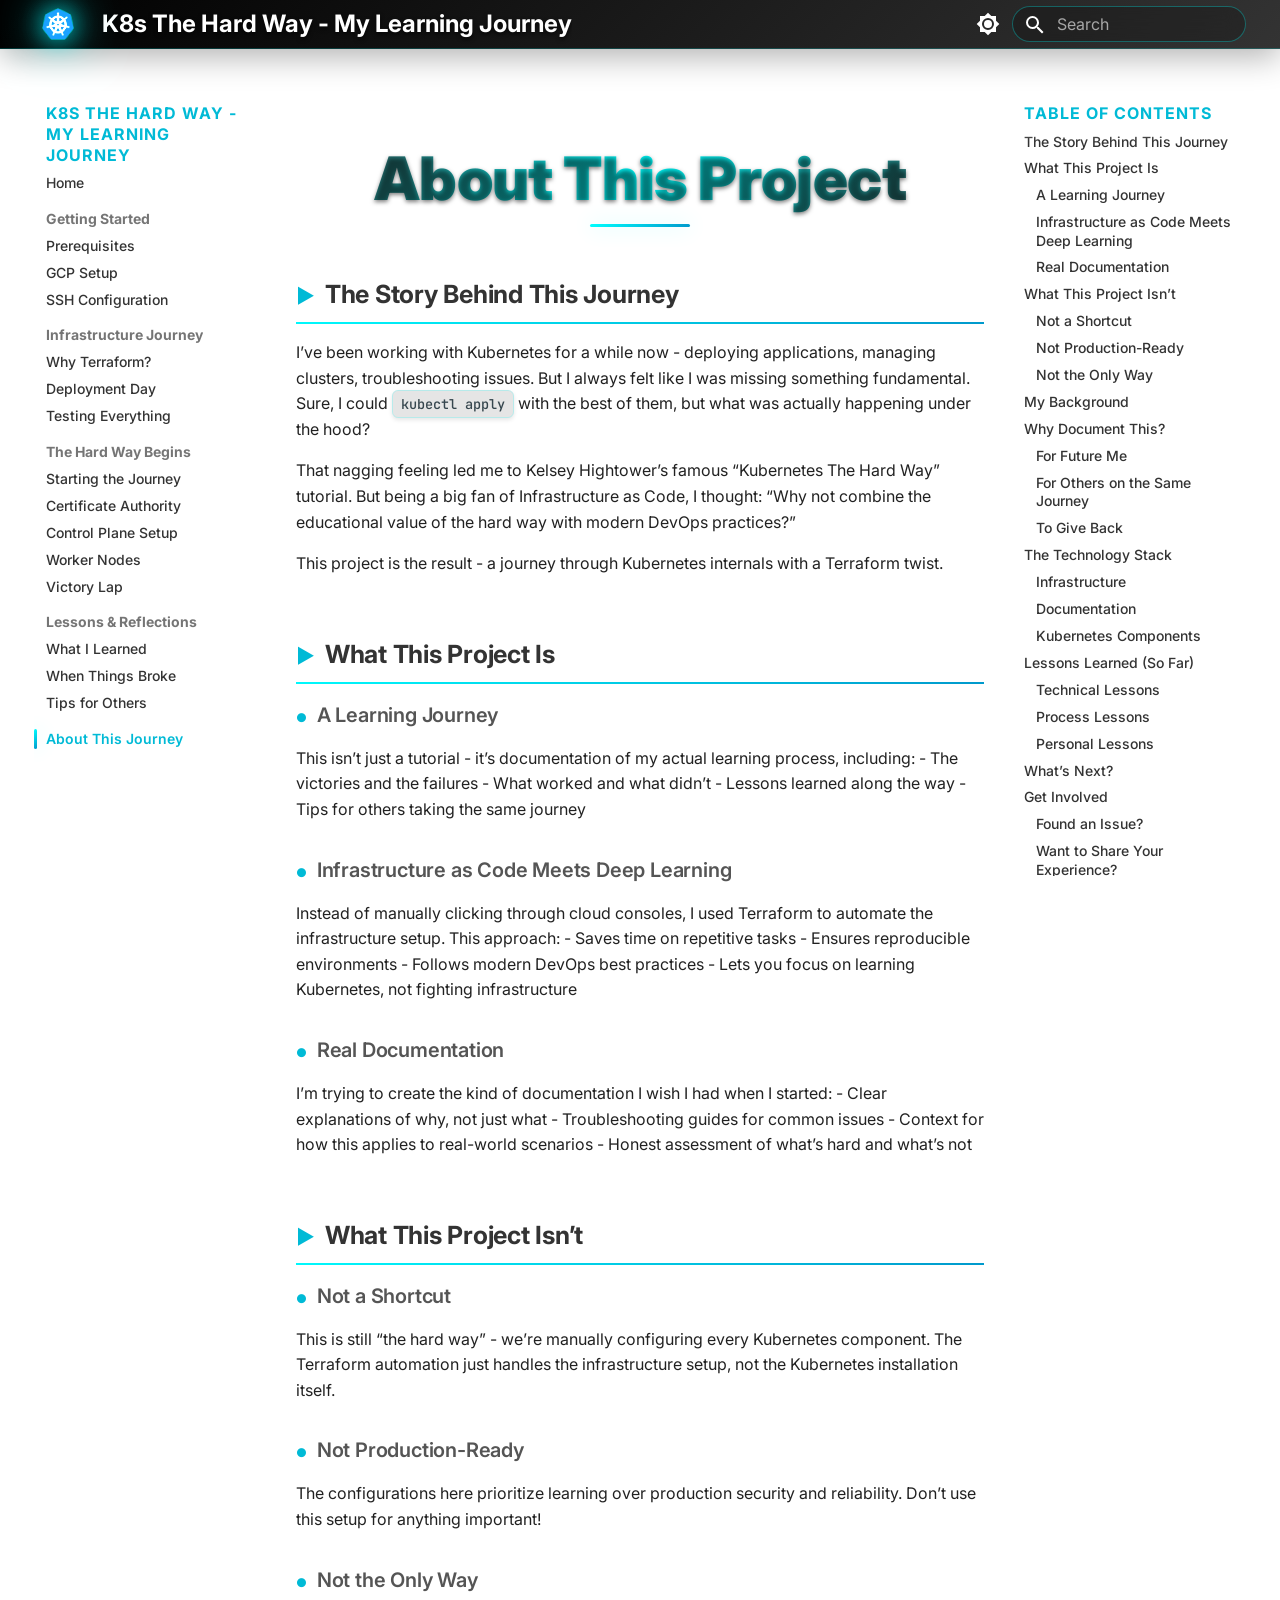
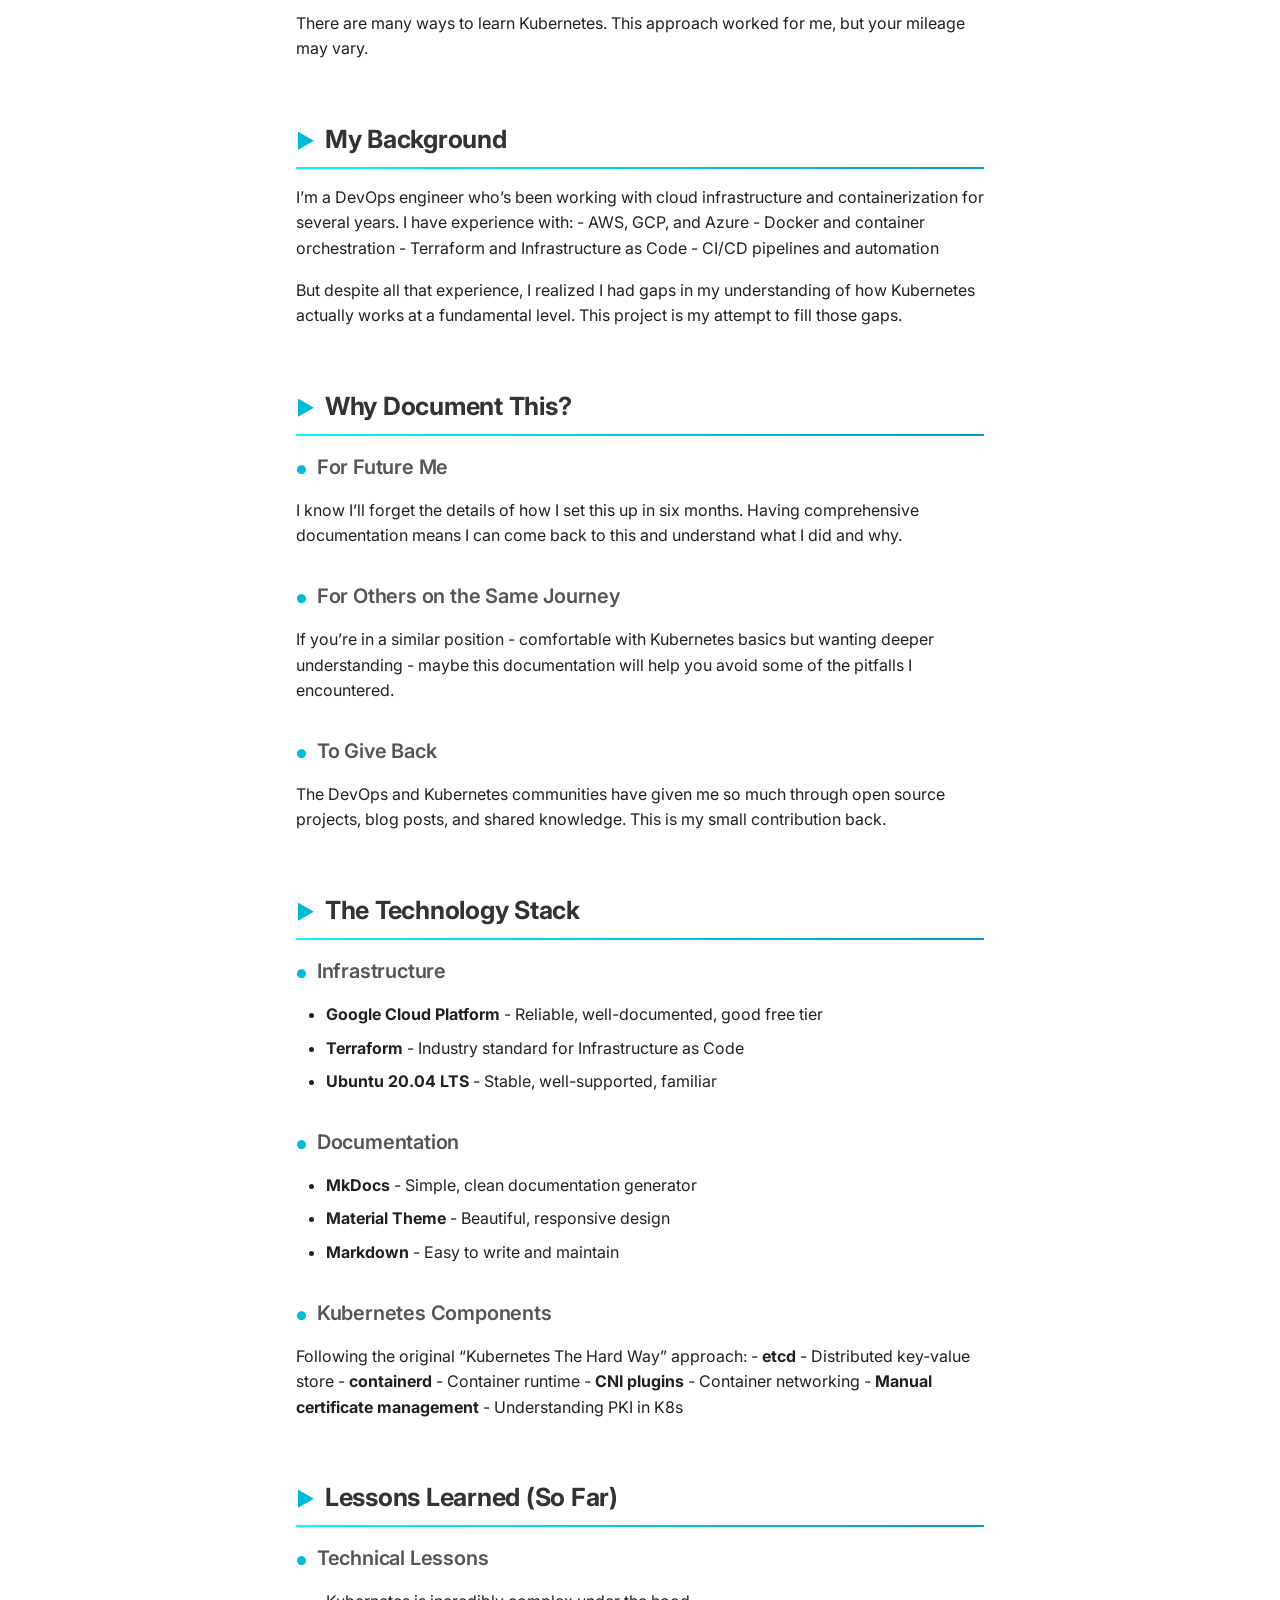
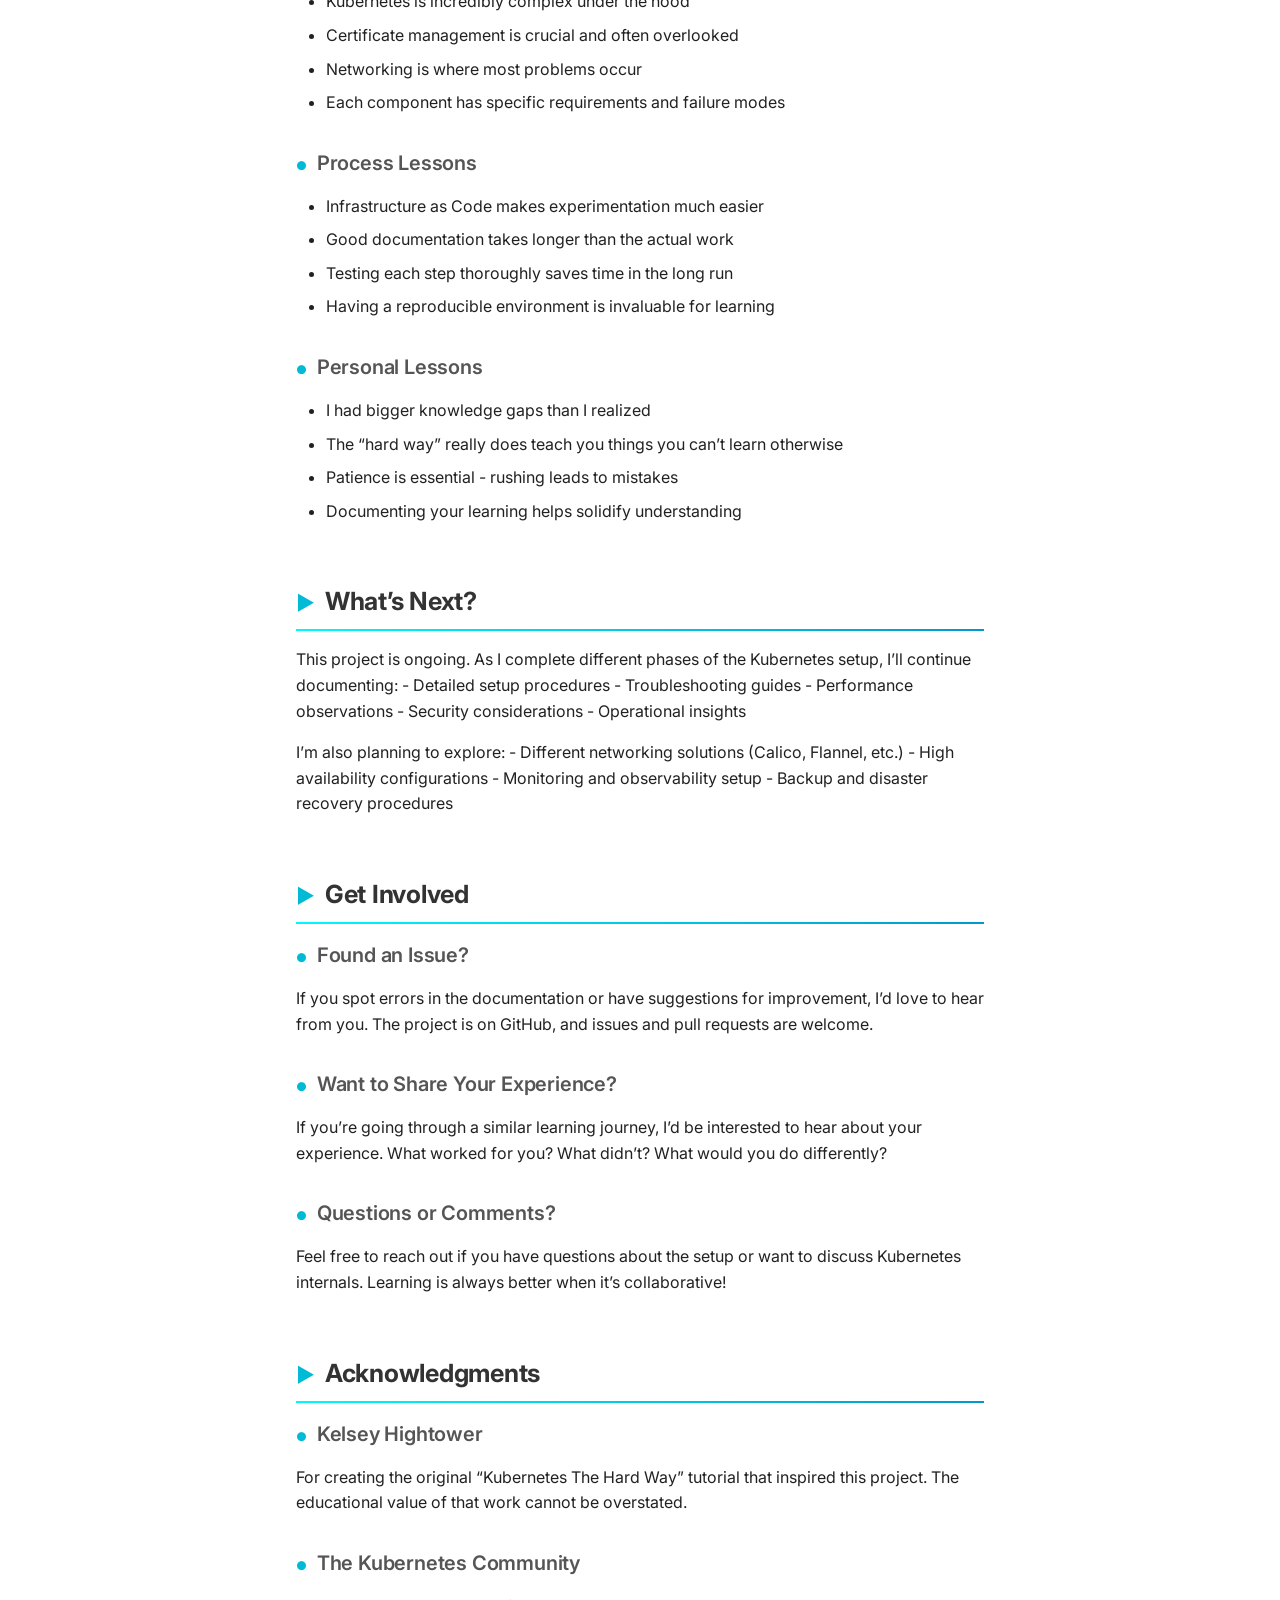
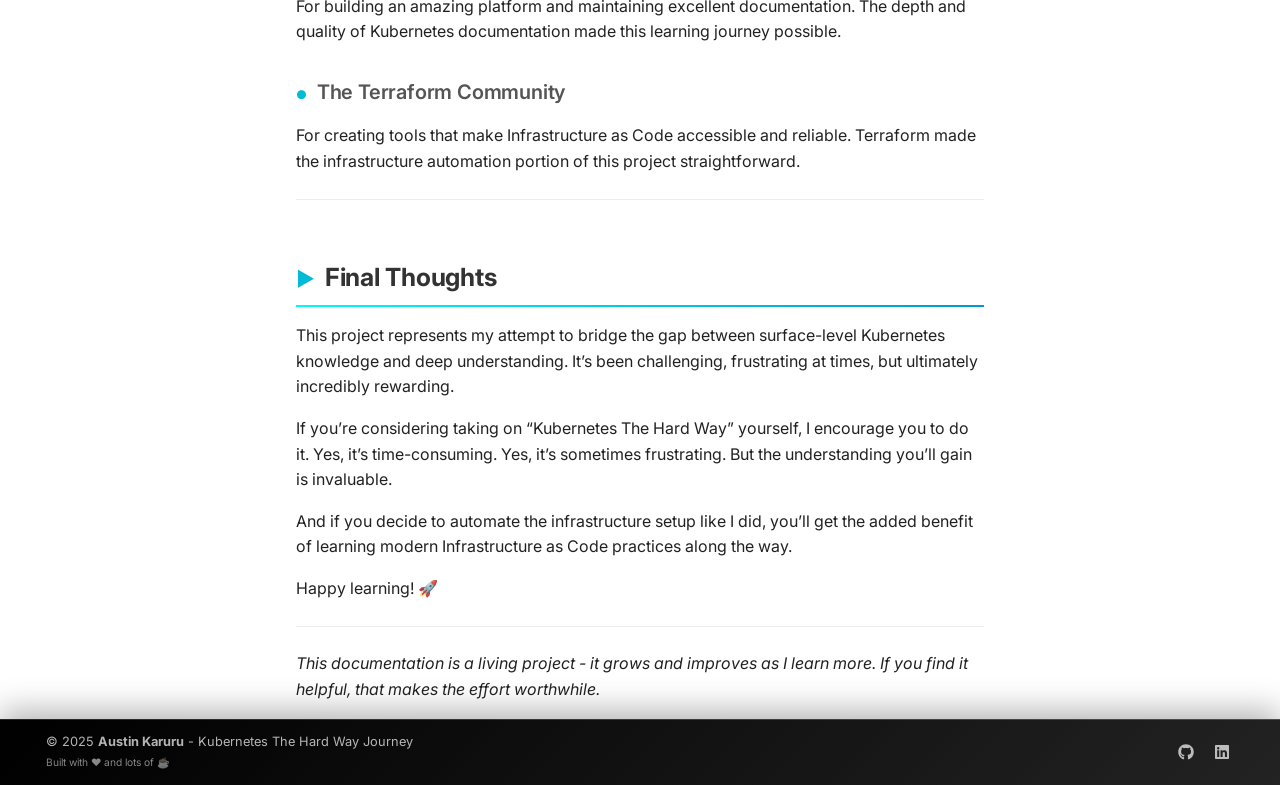
==== about/index.html @ 0101e67b "Deploying to gh-pages from @ austinkaruru/k8s-the-hardway@d35b2448ace04ef32541dfd44f0b3e52898d634d 🚀" ====
<!doctype html><html lang=en class=no-js> <head><meta charset=utf-8><meta name=viewport content="width=device-width,initial-scale=1"><meta name=description content="A personal journey through Kubernetes internals with Infrastructure as Code"><meta name=author content=Austin><link href=https://github.com/austinkaruru/k8s-the-hardway/about/ rel=canonical><link href=../kubernetes/manual-setup/ rel=prev><link rel=icon href=../img/favicon.ico><meta name=generator content="mkdocs-1.6.1, mkdocs-material-9.6.17"><title>About This Journey - K8s The Hard Way - My Learning Journey</title><link rel=stylesheet href=../assets/stylesheets/main.7e37652d.min.css><link rel=stylesheet href=../assets/stylesheets/palette.06af60db.min.css><link rel=preconnect href=https://fonts.gstatic.com crossorigin><link rel=stylesheet href="https://fonts.googleapis.com/css?family=Inter:300,300i,400,400i,700,700i%7CJetBrains+Mono:400,400i,700,700i&display=fallback"><style>:root{--md-text-font:"Inter";--md-code-font:"JetBrains Mono"}</style><link rel=stylesheet href=../stylesheets/modern-edgy-style.css><script>__md_scope=new URL("..",location),__md_hash=e=>[...e].reduce(((e,_)=>(e<<5)-e+_.charCodeAt(0)),0),__md_get=(e,_=localStorage,t=__md_scope)=>JSON.parse(_.getItem(t.pathname+"."+e)),__md_set=(e,_,t=localStorage,a=__md_scope)=>{try{t.setItem(a.pathname+"."+e,JSON.stringify(_))}catch(e){}}</script></head> <body dir=ltr data-md-color-scheme=default data-md-color-primary=black data-md-color-accent=cyan> <input class=md-toggle data-md-toggle=drawer type=checkbox id=__drawer autocomplete=off> <input class=md-toggle data-md-toggle=search type=checkbox id=__search autocomplete=off> <label class=md-overlay for=__drawer></label> <div data-md-component=skip> <a href=#about-this-project class=md-skip> Skip to content </a> </div> <div data-md-component=announce> </div> <header class="md-header md-header--shadow" data-md-component=header> <nav class="md-header__inner md-grid" aria-label=Header> <a href=.. title="K8s The Hard Way - My Learning Journey" class="md-header__button md-logo" aria-label="K8s The Hard Way - My Learning Journey" data-md-component=logo> <img src=../img/favicon.ico alt=logo> </a> <label class="md-header__button md-icon" for=__drawer> <svg xmlns=http://www.w3.org/2000/svg viewbox="0 0 24 24"><path d="M3 6h18v2H3zm0 5h18v2H3zm0 5h18v2H3z"/></svg> </label> <div class=md-header__title data-md-component=header-title> <div class=md-header__ellipsis> <div class=md-header__topic> <span class=md-ellipsis> K8s The Hard Way - My Learning Journey </span> </div> <div class=md-header__topic data-md-component=header-topic> <span class=md-ellipsis> About This Journey </span> </div> </div> </div> <form class=md-header__option data-md-component=palette> <input class=md-option data-md-color-media data-md-color-scheme=default data-md-color-primary=black data-md-color-accent=cyan aria-label="Switch to dark mode" type=radio name=__palette id=__palette_0> <label class="md-header__button md-icon" title="Switch to dark mode" for=__palette_1 hidden> <svg xmlns=http://www.w3.org/2000/svg viewbox="0 0 24 24"><path d="M12 8a4 4 0 0 0-4 4 4 4 0 0 0 4 4 4 4 0 0 0 4-4 4 4 0 0 0-4-4m0 10a6 6 0 0 1-6-6 6 6 0 0 1 6-6 6 6 0 0 1 6 6 6 6 0 0 1-6 6m8-9.31V4h-4.69L12 .69 8.69 4H4v4.69L.69 12 4 15.31V20h4.69L12 23.31 15.31 20H20v-4.69L23.31 12z"/></svg> </label> <input class=md-option data-md-color-media data-md-color-scheme=slate data-md-color-primary=black data-md-color-accent=cyan aria-label="Switch to light mode" type=radio name=__palette id=__palette_1> <label class="md-header__button md-icon" title="Switch to light mode" for=__palette_0 hidden> <svg xmlns=http://www.w3.org/2000/svg viewbox="0 0 24 24"><path d="M12 18c-.89 0-1.74-.2-2.5-.55C11.56 16.5 13 14.42 13 12s-1.44-4.5-3.5-5.45C10.26 6.2 11.11 6 12 6a6 6 0 0 1 6 6 6 6 0 0 1-6 6m8-9.31V4h-4.69L12 .69 8.69 4H4v4.69L.69 12 4 15.31V20h4.69L12 23.31 15.31 20H20v-4.69L23.31 12z"/></svg> </label> </form> <script>var palette=__md_get("__palette");if(palette&&palette.color){if("(prefers-color-scheme)"===palette.color.media){var media=matchMedia("(prefers-color-scheme: light)"),input=document.querySelector(media.matches?"[data-md-color-media='(prefers-color-scheme: light)']":"[data-md-color-media='(prefers-color-scheme: dark)']");palette.color.media=input.getAttribute("data-md-color-media"),palette.color.scheme=input.getAttribute("data-md-color-scheme"),palette.color.primary=input.getAttribute("data-md-color-primary"),palette.color.accent=input.getAttribute("data-md-color-accent")}for(var[key,value]of Object.entries(palette.color))document.body.setAttribute("data-md-color-"+key,value)}</script> <label class="md-header__button md-icon" for=__search> <svg xmlns=http://www.w3.org/2000/svg viewbox="0 0 24 24"><path d="M9.5 3A6.5 6.5 0 0 1 16 9.5c0 1.61-.59 3.09-1.56 4.23l.27.27h.79l5 5-1.5 1.5-5-5v-.79l-.27-.27A6.52 6.52 0 0 1 9.5 16 6.5 6.5 0 0 1 3 9.5 6.5 6.5 0 0 1 9.5 3m0 2C7 5 5 7 5 9.5S7 14 9.5 14 14 12 14 9.5 12 5 9.5 5"/></svg> </label> <div class=md-search data-md-component=search role=dialog> <label class=md-search__overlay for=__search></label> <div class=md-search__inner role=search> <form class=md-search__form name=search> <input type=text class=md-search__input name=query aria-label=Search placeholder=Search autocapitalize=off autocorrect=off autocomplete=off spellcheck=false data-md-component=search-query required> <label class="md-search__icon md-icon" for=__search> <svg xmlns=http://www.w3.org/2000/svg viewbox="0 0 24 24"><path d="M9.5 3A6.5 6.5 0 0 1 16 9.5c0 1.61-.59 3.09-1.56 4.23l.27.27h.79l5 5-1.5 1.5-5-5v-.79l-.27-.27A6.52 6.52 0 0 1 9.5 16 6.5 6.5 0 0 1 3 9.5 6.5 6.5 0 0 1 9.5 3m0 2C7 5 5 7 5 9.5S7 14 9.5 14 14 12 14 9.5 12 5 9.5 5"/></svg> <svg xmlns=http://www.w3.org/2000/svg viewbox="0 0 24 24"><path d="M20 11v2H8l5.5 5.5-1.42 1.42L4.16 12l7.92-7.92L13.5 5.5 8 11z"/></svg> </label> <nav class=md-search__options aria-label=Search> <a href=javascript:void(0) class="md-search__icon md-icon" title=Share aria-label=Share data-clipboard data-clipboard-text data-md-component=search-share tabindex=-1> <svg xmlns=http://www.w3.org/2000/svg viewbox="0 0 24 24"><path d="M18 16.08c-.76 0-1.44.3-1.96.77L8.91 12.7c.05-.23.09-.46.09-.7s-.04-.47-.09-.7l7.05-4.11c.54.5 1.25.81 2.04.81a3 3 0 0 0 3-3 3 3 0 0 0-3-3 3 3 0 0 0-3 3c0 .24.04.47.09.7L8.04 9.81C7.5 9.31 6.79 9 6 9a3 3 0 0 0-3 3 3 3 0 0 0 3 3c.79 0 1.5-.31 2.04-.81l7.12 4.15c-.05.21-.08.43-.08.66 0 1.61 1.31 2.91 2.92 2.91s2.92-1.3 2.92-2.91A2.92 2.92 0 0 0 18 16.08"/></svg> </a> <button type=reset class="md-search__icon md-icon" title=Clear aria-label=Clear tabindex=-1> <svg xmlns=http://www.w3.org/2000/svg viewbox="0 0 24 24"><path d="M19 6.41 17.59 5 12 10.59 6.41 5 5 6.41 10.59 12 5 17.59 6.41 19 12 13.41 17.59 19 19 17.59 13.41 12z"/></svg> </button> </nav> <div class=md-search__suggest data-md-component=search-suggest></div> </form> <div class=md-search__output> <div class=md-search__scrollwrap tabindex=0 data-md-scrollfix> <div class=md-search-result data-md-component=search-result> <div class=md-search-result__meta> Initializing search </div> <ol class=md-search-result__list role=presentation></ol> </div> </div> </div> </div> </div> </nav> </header> <div class=md-container data-md-component=container> <main class=md-main data-md-component=main> <div class="md-main__inner md-grid"> <div class="md-sidebar md-sidebar--primary" data-md-component=sidebar data-md-type=navigation> <div class=md-sidebar__scrollwrap> <div class=md-sidebar__inner> <nav class="md-nav md-nav--primary" aria-label=Navigation data-md-level=0> <label class=md-nav__title for=__drawer> <a href=.. title="K8s The Hard Way - My Learning Journey" class="md-nav__button md-logo" aria-label="K8s The Hard Way - My Learning Journey" data-md-component=logo> <img src=../img/favicon.ico alt=logo> </a> K8s The Hard Way - My Learning Journey </label> <ul class=md-nav__list data-md-scrollfix> <li class=md-nav__item> <a href=.. class=md-nav__link> <span class=md-ellipsis> Home </span> </a> </li> <li class="md-nav__item md-nav__item--section md-nav__item--nested"> <input class="md-nav__toggle md-toggle md-toggle--indeterminate" type=checkbox id=__nav_2> <label class=md-nav__link for=__nav_2 id=__nav_2_label tabindex> <span class=md-ellipsis> Getting Started </span> <span class="md-nav__icon md-icon"></span> </label> <nav class=md-nav data-md-level=1 aria-labelledby=__nav_2_label aria-expanded=false> <label class=md-nav__title for=__nav_2> <span class="md-nav__icon md-icon"></span> Getting Started </label> <ul class=md-nav__list data-md-scrollfix> <li class=md-nav__item> <a href=../setup/prerequisites/ class=md-nav__link> <span class=md-ellipsis> Prerequisites </span> </a> </li> <li class=md-nav__item> <a href=../setup/gcp-setup/ class=md-nav__link> <span class=md-ellipsis> GCP Setup </span> </a> </li> <li class=md-nav__item> <a href=../setup/ssh-setup/ class=md-nav__link> <span class=md-ellipsis> SSH Configuration </span> </a> </li> </ul> </nav> </li> <li class="md-nav__item md-nav__item--section md-nav__item--nested"> <input class="md-nav__toggle md-toggle md-toggle--indeterminate" type=checkbox id=__nav_3> <label class=md-nav__link for=__nav_3 id=__nav_3_label tabindex> <span class=md-ellipsis> Infrastructure Journey </span> <span class="md-nav__icon md-icon"></span> </label> <nav class=md-nav data-md-level=1 aria-labelledby=__nav_3_label aria-expanded=false> <label class=md-nav__title for=__nav_3> <span class="md-nav__icon md-icon"></span> Infrastructure Journey </label> <ul class=md-nav__list data-md-scrollfix> <li class=md-nav__item> <a href=../infrastructure/terraform-overview/ class=md-nav__link> <span class=md-ellipsis> Why Terraform? </span> </a> </li> <li class=md-nav__item> <a href=../infrastructure/terraform-deployment/ class=md-nav__link> <span class=md-ellipsis> Deployment Day </span> </a> </li> <li class=md-nav__item> <a href=../infrastructure/validation/ class=md-nav__link> <span class=md-ellipsis> Testing Everything </span> </a> </li> </ul> </nav> </li> <li class="md-nav__item md-nav__item--section md-nav__item--nested"> <input class="md-nav__toggle md-toggle md-toggle--indeterminate" type=checkbox id=__nav_4> <label class=md-nav__link for=__nav_4 id=__nav_4_label tabindex> <span class=md-ellipsis> The Hard Way Begins </span> <span class="md-nav__icon md-icon"></span> </label> <nav class=md-nav data-md-level=1 aria-labelledby=__nav_4_label aria-expanded=false> <label class=md-nav__title for=__nav_4> <span class="md-nav__icon md-icon"></span> The Hard Way Begins </label> <ul class=md-nav__list data-md-scrollfix> <li class=md-nav__item> <a href=../kubernetes/manual-setup/ class=md-nav__link> <span class=md-ellipsis> Starting the Journey </span> </a> </li> <li class=md-nav__item> <a href=../kubernetes/certificates.md class=md-nav__link> <span class=md-ellipsis> Certificate Authority </span> </a> </li> <li class=md-nav__item> <a href=../kubernetes/control-plane.md class=md-nav__link> <span class=md-ellipsis> Control Plane Setup </span> </a> </li> <li class=md-nav__item> <a href=../kubernetes/worker-nodes.md class=md-nav__link> <span class=md-ellipsis> Worker Nodes </span> </a> </li> <li class=md-nav__item> <a href=../kubernetes/cluster-validation.md class=md-nav__link> <span class=md-ellipsis> Victory Lap </span> </a> </li> </ul> </nav> </li> <li class="md-nav__item md-nav__item--section md-nav__item--nested"> <input class="md-nav__toggle md-toggle md-toggle--indeterminate" type=checkbox id=__nav_5> <label class=md-nav__link for=__nav_5 id=__nav_5_label tabindex> <span class=md-ellipsis> Lessons & Reflections </span> <span class="md-nav__icon md-icon"></span> </label> <nav class=md-nav data-md-level=1 aria-labelledby=__nav_5_label aria-expanded=false> <label class=md-nav__title for=__nav_5> <span class="md-nav__icon md-icon"></span> Lessons & Reflections </label> <ul class=md-nav__list data-md-scrollfix> <li class=md-nav__item> <a href=../lessons/what-i-learned.md class=md-nav__link> <span class=md-ellipsis> What I Learned </span> </a> </li> <li class=md-nav__item> <a href=../lessons/troubleshooting.md class=md-nav__link> <span class=md-ellipsis> When Things Broke </span> </a> </li> <li class=md-nav__item> <a href=../lessons/tips-and-tricks.md class=md-nav__link> <span class=md-ellipsis> Tips for Others </span> </a> </li> </ul> </nav> </li> <li class="md-nav__item md-nav__item--active"> <input class="md-nav__toggle md-toggle" type=checkbox id=__toc> <label class="md-nav__link md-nav__link--active" for=__toc> <span class=md-ellipsis> About This Journey </span> <span class="md-nav__icon md-icon"></span> </label> <a href=./ class="md-nav__link md-nav__link--active"> <span class=md-ellipsis> About This Journey </span> </a> <nav class="md-nav md-nav--secondary" aria-label="Table of contents"> <label class=md-nav__title for=__toc> <span class="md-nav__icon md-icon"></span> Table of contents </label> <ul class=md-nav__list data-md-component=toc data-md-scrollfix> <li class=md-nav__item> <a href=#the-story-behind-this-journey class=md-nav__link> <span class=md-ellipsis> The Story Behind This Journey </span> </a> </li> <li class=md-nav__item> <a href=#what-this-project-is class=md-nav__link> <span class=md-ellipsis> What This Project Is </span> </a> <nav class=md-nav aria-label="What This Project Is"> <ul class=md-nav__list> <li class=md-nav__item> <a href=#a-learning-journey class=md-nav__link> <span class=md-ellipsis> A Learning Journey </span> </a> </li> <li class=md-nav__item> <a href=#infrastructure-as-code-meets-deep-learning class=md-nav__link> <span class=md-ellipsis> Infrastructure as Code Meets Deep Learning </span> </a> </li> <li class=md-nav__item> <a href=#real-documentation class=md-nav__link> <span class=md-ellipsis> Real Documentation </span> </a> </li> </ul> </nav> </li> <li class=md-nav__item> <a href=#what-this-project-isnt class=md-nav__link> <span class=md-ellipsis> What This Project Isn&rsquo;t </span> </a> <nav class=md-nav aria-label="What This Project Isn’t"> <ul class=md-nav__list> <li class=md-nav__item> <a href=#not-a-shortcut class=md-nav__link> <span class=md-ellipsis> Not a Shortcut </span> </a> </li> <li class=md-nav__item> <a href=#not-production-ready class=md-nav__link> <span class=md-ellipsis> Not Production-Ready </span> </a> </li> <li class=md-nav__item> <a href=#not-the-only-way class=md-nav__link> <span class=md-ellipsis> Not the Only Way </span> </a> </li> </ul> </nav> </li> <li class=md-nav__item> <a href=#my-background class=md-nav__link> <span class=md-ellipsis> My Background </span> </a> </li> <li class=md-nav__item> <a href=#why-document-this class=md-nav__link> <span class=md-ellipsis> Why Document This? </span> </a> <nav class=md-nav aria-label="Why Document This?"> <ul class=md-nav__list> <li class=md-nav__item> <a href=#for-future-me class=md-nav__link> <span class=md-ellipsis> For Future Me </span> </a> </li> <li class=md-nav__item> <a href=#for-others-on-the-same-journey class=md-nav__link> <span class=md-ellipsis> For Others on the Same Journey </span> </a> </li> <li class=md-nav__item> <a href=#to-give-back class=md-nav__link> <span class=md-ellipsis> To Give Back </span> </a> </li> </ul> </nav> </li> <li class=md-nav__item> <a href=#the-technology-stack class=md-nav__link> <span class=md-ellipsis> The Technology Stack </span> </a> <nav class=md-nav aria-label="The Technology Stack"> <ul class=md-nav__list> <li class=md-nav__item> <a href=#infrastructure class=md-nav__link> <span class=md-ellipsis> Infrastructure </span> </a> </li> <li class=md-nav__item> <a href=#documentation class=md-nav__link> <span class=md-ellipsis> Documentation </span> </a> </li> <li class=md-nav__item> <a href=#kubernetes-components class=md-nav__link> <span class=md-ellipsis> Kubernetes Components </span> </a> </li> </ul> </nav> </li> <li class=md-nav__item> <a href=#lessons-learned-so-far class=md-nav__link> <span class=md-ellipsis> Lessons Learned (So Far) </span> </a> <nav class=md-nav aria-label="Lessons Learned (So Far)"> <ul class=md-nav__list> <li class=md-nav__item> <a href=#technical-lessons class=md-nav__link> <span class=md-ellipsis> Technical Lessons </span> </a> </li> <li class=md-nav__item> <a href=#process-lessons class=md-nav__link> <span class=md-ellipsis> Process Lessons </span> </a> </li> <li class=md-nav__item> <a href=#personal-lessons class=md-nav__link> <span class=md-ellipsis> Personal Lessons </span> </a> </li> </ul> </nav> </li> <li class=md-nav__item> <a href=#whats-next class=md-nav__link> <span class=md-ellipsis> What&rsquo;s Next? </span> </a> </li> <li class=md-nav__item> <a href=#get-involved class=md-nav__link> <span class=md-ellipsis> Get Involved </span> </a> <nav class=md-nav aria-label="Get Involved"> <ul class=md-nav__list> <li class=md-nav__item> <a href=#found-an-issue class=md-nav__link> <span class=md-ellipsis> Found an Issue? </span> </a> </li> <li class=md-nav__item> <a href=#want-to-share-your-experience class=md-nav__link> <span class=md-ellipsis> Want to Share Your Experience? </span> </a> </li> <li class=md-nav__item> <a href=#questions-or-comments class=md-nav__link> <span class=md-ellipsis> Questions or Comments? </span> </a> </li> </ul> </nav> </li> <li class=md-nav__item> <a href=#acknowledgments class=md-nav__link> <span class=md-ellipsis> Acknowledgments </span> </a> <nav class=md-nav aria-label=Acknowledgments> <ul class=md-nav__list> <li class=md-nav__item> <a href=#kelsey-hightower class=md-nav__link> <span class=md-ellipsis> Kelsey Hightower </span> </a> </li> <li class=md-nav__item> <a href=#the-kubernetes-community class=md-nav__link> <span class=md-ellipsis> The Kubernetes Community </span> </a> </li> <li class=md-nav__item> <a href=#the-terraform-community class=md-nav__link> <span class=md-ellipsis> The Terraform Community </span> </a> </li> </ul> </nav> </li> <li class=md-nav__item> <a href=#final-thoughts class=md-nav__link> <span class=md-ellipsis> Final Thoughts </span> </a> </li> </ul> </nav> </li> </ul> </nav> </div> </div> </div> <div class="md-sidebar md-sidebar--secondary" data-md-component=sidebar data-md-type=toc> <div class=md-sidebar__scrollwrap> <div class=md-sidebar__inner> <nav class="md-nav md-nav--secondary" aria-label="Table of contents"> <label class=md-nav__title for=__toc> <span class="md-nav__icon md-icon"></span> Table of contents </label> <ul class=md-nav__list data-md-component=toc data-md-scrollfix> <li class=md-nav__item> <a href=#the-story-behind-this-journey class=md-nav__link> <span class=md-ellipsis> The Story Behind This Journey </span> </a> </li> <li class=md-nav__item> <a href=#what-this-project-is class=md-nav__link> <span class=md-ellipsis> What This Project Is </span> </a> <nav class=md-nav aria-label="What This Project Is"> <ul class=md-nav__list> <li class=md-nav__item> <a href=#a-learning-journey class=md-nav__link> <span class=md-ellipsis> A Learning Journey </span> </a> </li> <li class=md-nav__item> <a href=#infrastructure-as-code-meets-deep-learning class=md-nav__link> <span class=md-ellipsis> Infrastructure as Code Meets Deep Learning </span> </a> </li> <li class=md-nav__item> <a href=#real-documentation class=md-nav__link> <span class=md-ellipsis> Real Documentation </span> </a> </li> </ul> </nav> </li> <li class=md-nav__item> <a href=#what-this-project-isnt class=md-nav__link> <span class=md-ellipsis> What This Project Isn&rsquo;t </span> </a> <nav class=md-nav aria-label="What This Project Isn’t"> <ul class=md-nav__list> <li class=md-nav__item> <a href=#not-a-shortcut class=md-nav__link> <span class=md-ellipsis> Not a Shortcut </span> </a> </li> <li class=md-nav__item> <a href=#not-production-ready class=md-nav__link> <span class=md-ellipsis> Not Production-Ready </span> </a> </li> <li class=md-nav__item> <a href=#not-the-only-way class=md-nav__link> <span class=md-ellipsis> Not the Only Way </span> </a> </li> </ul> </nav> </li> <li class=md-nav__item> <a href=#my-background class=md-nav__link> <span class=md-ellipsis> My Background </span> </a> </li> <li class=md-nav__item> <a href=#why-document-this class=md-nav__link> <span class=md-ellipsis> Why Document This? </span> </a> <nav class=md-nav aria-label="Why Document This?"> <ul class=md-nav__list> <li class=md-nav__item> <a href=#for-future-me class=md-nav__link> <span class=md-ellipsis> For Future Me </span> </a> </li> <li class=md-nav__item> <a href=#for-others-on-the-same-journey class=md-nav__link> <span class=md-ellipsis> For Others on the Same Journey </span> </a> </li> <li class=md-nav__item> <a href=#to-give-back class=md-nav__link> <span class=md-ellipsis> To Give Back </span> </a> </li> </ul> </nav> </li> <li class=md-nav__item> <a href=#the-technology-stack class=md-nav__link> <span class=md-ellipsis> The Technology Stack </span> </a> <nav class=md-nav aria-label="The Technology Stack"> <ul class=md-nav__list> <li class=md-nav__item> <a href=#infrastructure class=md-nav__link> <span class=md-ellipsis> Infrastructure </span> </a> </li> <li class=md-nav__item> <a href=#documentation class=md-nav__link> <span class=md-ellipsis> Documentation </span> </a> </li> <li class=md-nav__item> <a href=#kubernetes-components class=md-nav__link> <span class=md-ellipsis> Kubernetes Components </span> </a> </li> </ul> </nav> </li> <li class=md-nav__item> <a href=#lessons-learned-so-far class=md-nav__link> <span class=md-ellipsis> Lessons Learned (So Far) </span> </a> <nav class=md-nav aria-label="Lessons Learned (So Far)"> <ul class=md-nav__list> <li class=md-nav__item> <a href=#technical-lessons class=md-nav__link> <span class=md-ellipsis> Technical Lessons </span> </a> </li> <li class=md-nav__item> <a href=#process-lessons class=md-nav__link> <span class=md-ellipsis> Process Lessons </span> </a> </li> <li class=md-nav__item> <a href=#personal-lessons class=md-nav__link> <span class=md-ellipsis> Personal Lessons </span> </a> </li> </ul> </nav> </li> <li class=md-nav__item> <a href=#whats-next class=md-nav__link> <span class=md-ellipsis> What&rsquo;s Next? </span> </a> </li> <li class=md-nav__item> <a href=#get-involved class=md-nav__link> <span class=md-ellipsis> Get Involved </span> </a> <nav class=md-nav aria-label="Get Involved"> <ul class=md-nav__list> <li class=md-nav__item> <a href=#found-an-issue class=md-nav__link> <span class=md-ellipsis> Found an Issue? </span> </a> </li> <li class=md-nav__item> <a href=#want-to-share-your-experience class=md-nav__link> <span class=md-ellipsis> Want to Share Your Experience? </span> </a> </li> <li class=md-nav__item> <a href=#questions-or-comments class=md-nav__link> <span class=md-ellipsis> Questions or Comments? </span> </a> </li> </ul> </nav> </li> <li class=md-nav__item> <a href=#acknowledgments class=md-nav__link> <span class=md-ellipsis> Acknowledgments </span> </a> <nav class=md-nav aria-label=Acknowledgments> <ul class=md-nav__list> <li class=md-nav__item> <a href=#kelsey-hightower class=md-nav__link> <span class=md-ellipsis> Kelsey Hightower </span> </a> </li> <li class=md-nav__item> <a href=#the-kubernetes-community class=md-nav__link> <span class=md-ellipsis> The Kubernetes Community </span> </a> </li> <li class=md-nav__item> <a href=#the-terraform-community class=md-nav__link> <span class=md-ellipsis> The Terraform Community </span> </a> </li> </ul> </nav> </li> <li class=md-nav__item> <a href=#final-thoughts class=md-nav__link> <span class=md-ellipsis> Final Thoughts </span> </a> </li> </ul> </nav> </div> </div> </div> <div class=md-content data-md-component=content> <article class="md-content__inner md-typeset"> <h1 id=about-this-project>About This Project</h1> <h2 id=the-story-behind-this-journey>The Story Behind This Journey</h2> <p>I&rsquo;ve been working with Kubernetes for a while now - deploying applications, managing clusters, troubleshooting issues. But I always felt like I was missing something fundamental. Sure, I could <code>kubectl apply</code> with the best of them, but what was actually happening under the hood?</p> <p>That nagging feeling led me to Kelsey Hightower&rsquo;s famous &ldquo;Kubernetes The Hard Way&rdquo; tutorial. But being a big fan of Infrastructure as Code, I thought: &ldquo;Why not combine the educational value of the hard way with modern DevOps practices?&rdquo;</p> <p>This project is the result - a journey through Kubernetes internals with a Terraform twist.</p> <h2 id=what-this-project-is>What This Project Is</h2> <h3 id=a-learning-journey>A Learning Journey</h3> <p>This isn&rsquo;t just a tutorial - it&rsquo;s documentation of my actual learning process, including: - The victories and the failures - What worked and what didn&rsquo;t - Lessons learned along the way - Tips for others taking the same journey</p> <h3 id=infrastructure-as-code-meets-deep-learning>Infrastructure as Code Meets Deep Learning</h3> <p>Instead of manually clicking through cloud consoles, I used Terraform to automate the infrastructure setup. This approach: - Saves time on repetitive tasks - Ensures reproducible environments - Follows modern DevOps best practices - Lets you focus on learning Kubernetes, not fighting infrastructure</p> <h3 id=real-documentation>Real Documentation</h3> <p>I&rsquo;m trying to create the kind of documentation I wish I had when I started: - Clear explanations of why, not just what - Troubleshooting guides for common issues - Context for how this applies to real-world scenarios - Honest assessment of what&rsquo;s hard and what&rsquo;s not</p> <h2 id=what-this-project-isnt>What This Project Isn&rsquo;t</h2> <h3 id=not-a-shortcut>Not a Shortcut</h3> <p>This is still &ldquo;the hard way&rdquo; - we&rsquo;re manually configuring every Kubernetes component. The Terraform automation just handles the infrastructure setup, not the Kubernetes installation itself.</p> <h3 id=not-production-ready>Not Production-Ready</h3> <p>The configurations here prioritize learning over production security and reliability. Don&rsquo;t use this setup for anything important!</p> <h3 id=not-the-only-way>Not the Only Way</h3> <p>There are many ways to learn Kubernetes. This approach worked for me, but your mileage may vary.</p> <h2 id=my-background>My Background</h2> <p>I&rsquo;m a DevOps engineer who&rsquo;s been working with cloud infrastructure and containerization for several years. I have experience with: - AWS, GCP, and Azure - Docker and container orchestration - Terraform and Infrastructure as Code - CI/CD pipelines and automation</p> <p>But despite all that experience, I realized I had gaps in my understanding of how Kubernetes actually works at a fundamental level. This project is my attempt to fill those gaps.</p> <h2 id=why-document-this>Why Document This?</h2> <h3 id=for-future-me>For Future Me</h3> <p>I know I&rsquo;ll forget the details of how I set this up in six months. Having comprehensive documentation means I can come back to this and understand what I did and why.</p> <h3 id=for-others-on-the-same-journey>For Others on the Same Journey</h3> <p>If you&rsquo;re in a similar position - comfortable with Kubernetes basics but wanting deeper understanding - maybe this documentation will help you avoid some of the pitfalls I encountered.</p> <h3 id=to-give-back>To Give Back</h3> <p>The DevOps and Kubernetes communities have given me so much through open source projects, blog posts, and shared knowledge. This is my small contribution back.</p> <h2 id=the-technology-stack>The Technology Stack</h2> <h3 id=infrastructure>Infrastructure</h3> <ul> <li><strong>Google Cloud Platform</strong> - Reliable, well-documented, good free tier</li> <li><strong>Terraform</strong> - Industry standard for Infrastructure as Code</li> <li><strong>Ubuntu 20.04 LTS</strong> - Stable, well-supported, familiar</li> </ul> <h3 id=documentation>Documentation</h3> <ul> <li><strong>MkDocs</strong> - Simple, clean documentation generator</li> <li><strong>Material Theme</strong> - Beautiful, responsive design</li> <li><strong>Markdown</strong> - Easy to write and maintain</li> </ul> <h3 id=kubernetes-components>Kubernetes Components</h3> <p>Following the original &ldquo;Kubernetes The Hard Way&rdquo; approach: - <strong>etcd</strong> - Distributed key-value store - <strong>containerd</strong> - Container runtime - <strong>CNI plugins</strong> - Container networking - <strong>Manual certificate management</strong> - Understanding PKI in K8s</p> <h2 id=lessons-learned-so-far>Lessons Learned (So Far)</h2> <h3 id=technical-lessons>Technical Lessons</h3> <ul> <li>Kubernetes is incredibly complex under the hood</li> <li>Certificate management is crucial and often overlooked</li> <li>Networking is where most problems occur</li> <li>Each component has specific requirements and failure modes</li> </ul> <h3 id=process-lessons>Process Lessons</h3> <ul> <li>Infrastructure as Code makes experimentation much easier</li> <li>Good documentation takes longer than the actual work</li> <li>Testing each step thoroughly saves time in the long run</li> <li>Having a reproducible environment is invaluable for learning</li> </ul> <h3 id=personal-lessons>Personal Lessons</h3> <ul> <li>I had bigger knowledge gaps than I realized</li> <li>The &ldquo;hard way&rdquo; really does teach you things you can&rsquo;t learn otherwise</li> <li>Patience is essential - rushing leads to mistakes</li> <li>Documenting your learning helps solidify understanding</li> </ul> <h2 id=whats-next>What&rsquo;s Next?</h2> <p>This project is ongoing. As I complete different phases of the Kubernetes setup, I&rsquo;ll continue documenting: - Detailed setup procedures - Troubleshooting guides - Performance observations - Security considerations - Operational insights</p> <p>I&rsquo;m also planning to explore: - Different networking solutions (Calico, Flannel, etc.) - High availability configurations - Monitoring and observability setup - Backup and disaster recovery procedures</p> <h2 id=get-involved>Get Involved</h2> <h3 id=found-an-issue>Found an Issue?</h3> <p>If you spot errors in the documentation or have suggestions for improvement, I&rsquo;d love to hear from you. The project is on GitHub, and issues and pull requests are welcome.</p> <h3 id=want-to-share-your-experience>Want to Share Your Experience?</h3> <p>If you&rsquo;re going through a similar learning journey, I&rsquo;d be interested to hear about your experience. What worked for you? What didn&rsquo;t? What would you do differently?</p> <h3 id=questions-or-comments>Questions or Comments?</h3> <p>Feel free to reach out if you have questions about the setup or want to discuss Kubernetes internals. Learning is always better when it&rsquo;s collaborative!</p> <h2 id=acknowledgments>Acknowledgments</h2> <h3 id=kelsey-hightower>Kelsey Hightower</h3> <p>For creating the original &ldquo;Kubernetes The Hard Way&rdquo; tutorial that inspired this project. The educational value of that work cannot be overstated.</p> <h3 id=the-kubernetes-community>The Kubernetes Community</h3> <p>For building an amazing platform and maintaining excellent documentation. The depth and quality of Kubernetes documentation made this learning journey possible.</p> <h3 id=the-terraform-community>The Terraform Community</h3> <p>For creating tools that make Infrastructure as Code accessible and reliable. Terraform made the infrastructure automation portion of this project straightforward.</p> <hr> <h2 id=final-thoughts>Final Thoughts</h2> <p>This project represents my attempt to bridge the gap between surface-level Kubernetes knowledge and deep understanding. It&rsquo;s been challenging, frustrating at times, but ultimately incredibly rewarding.</p> <p>If you&rsquo;re considering taking on &ldquo;Kubernetes The Hard Way&rdquo; yourself, I encourage you to do it. Yes, it&rsquo;s time-consuming. Yes, it&rsquo;s sometimes frustrating. But the understanding you&rsquo;ll gain is invaluable.</p> <p>And if you decide to automate the infrastructure setup like I did, you&rsquo;ll get the added benefit of learning modern Infrastructure as Code practices along the way.</p> <p>Happy learning! 🚀</p> <hr> <p><em>This documentation is a living project - it grows and improves as I learn more. If you find it helpful, that makes the effort worthwhile.</em></p> <form class=md-feedback name=feedback hidden> <fieldset> <legend class=md-feedback__title> Was this page helpful? </legend> <div class=md-feedback__inner> <div class=md-feedback__list> <button class="md-feedback__icon md-icon" type=submit title="This page was helpful" data-md-value=1> <svg xmlns=http://www.w3.org/2000/svg viewbox="0 0 24 24"><path d="M20 12a8 8 0 0 0-8-8 8 8 0 0 0-8 8 8 8 0 0 0 8 8 8 8 0 0 0 8-8m2 0a10 10 0 0 1-10 10A10 10 0 0 1 2 12 10 10 0 0 1 12 2a10 10 0 0 1 10 10M10 9.5c0 .8-.7 1.5-1.5 1.5S7 10.3 7 9.5 7.7 8 8.5 8s1.5.7 1.5 1.5m7 0c0 .8-.7 1.5-1.5 1.5S14 10.3 14 9.5 14.7 8 15.5 8s1.5.7 1.5 1.5m-5 7.73c-1.75 0-3.29-.73-4.19-1.81L9.23 14c.45.72 1.52 1.23 2.77 1.23s2.32-.51 2.77-1.23l1.42 1.42c-.9 1.08-2.44 1.81-4.19 1.81"/></svg> </button> <button class="md-feedback__icon md-icon" type=submit title="This page could be improved" data-md-value=0> <svg xmlns=http://www.w3.org/2000/svg viewbox="0 0 24 24"><path d="M20 12a8 8 0 0 0-8-8 8 8 0 0 0-8 8 8 8 0 0 0 8 8 8 8 0 0 0 8-8m2 0a10 10 0 0 1-10 10A10 10 0 0 1 2 12 10 10 0 0 1 12 2a10 10 0 0 1 10 10m-6.5-4c.8 0 1.5.7 1.5 1.5s-.7 1.5-1.5 1.5-1.5-.7-1.5-1.5.7-1.5 1.5-1.5M10 9.5c0 .8-.7 1.5-1.5 1.5S7 10.3 7 9.5 7.7 8 8.5 8s1.5.7 1.5 1.5m2 4.5c1.75 0 3.29.72 4.19 1.81l-1.42 1.42C14.32 16.5 13.25 16 12 16s-2.32.5-2.77 1.23l-1.42-1.42C8.71 14.72 10.25 14 12 14"/></svg> </button> </div> <div class=md-feedback__note> <div data-md-value=1 hidden> Thanks for your feedback! </div> <div data-md-value=0 hidden> Thanks for your feedback! Help us improve this page by <a href="https://github.com/your-username/k8s-the-hardway/issues/new/?title=[Feedback]+About%20This%20Journey+-+/about/" target=_blank rel=noopener>telling us what you found lacking</a>. </div> </div> </div> </fieldset> </form> </article> </div> <script>var tabs=__md_get("__tabs");if(Array.isArray(tabs))e:for(var set of document.querySelectorAll(".tabbed-set")){var labels=set.querySelector(".tabbed-labels");for(var tab of tabs)for(var label of labels.getElementsByTagName("label"))if(label.innerText.trim()===tab){var input=document.getElementById(label.htmlFor);input.checked=!0;continue e}}</script> <script>var target=document.getElementById(location.hash.slice(1));target&&target.name&&(target.checked=target.name.startsWith("__tabbed_"))</script> </div> <button type=button class="md-top md-icon" data-md-component=top hidden> <svg xmlns=http://www.w3.org/2000/svg viewbox="0 0 24 24"><path d="M13 20h-2V8l-5.5 5.5-1.42-1.42L12 4.16l7.92 7.92-1.42 1.42L13 8z"/></svg> Back to top </button> </main> <footer class=md-footer> <div class="md-footer-meta md-typeset"> <div class="md-footer-meta__inner md-grid"> <div class=md-copyright> <div class=md-copyright__highlight> &copy; 2025 <strong>Austin Karuru</strong> - Kubernetes The Hard Way Journey <br><small>Built with ❤️ and lots of ☕</small> </div> </div> <div class=md-social> <a href=https://github.com/austinkaruru target=_blank rel=noopener title=GitHub class=md-social__link> <svg xmlns=http://www.w3.org/2000/svg viewbox="0 0 512 512"><!-- Font Awesome Free 7.0.0 by @fontawesome - https://fontawesome.com License - https://fontawesome.com/license/free (Icons: CC BY 4.0, Fonts: SIL OFL 1.1, Code: MIT License) Copyright 2025 Fonticons, Inc.--><path fill=currentColor d="M173.9 397.4c0 2-2.3 3.6-5.2 3.6-3.3.3-5.6-1.3-5.6-3.6 0-2 2.3-3.6 5.2-3.6 3-.3 5.6 1.3 5.6 3.6m-31.1-4.5c-.7 2 1.3 4.3 4.3 4.9 2.6 1 5.6 0 6.2-2s-1.3-4.3-4.3-5.2c-2.6-.7-5.5.3-6.2 2.3m44.2-1.7c-2.9.7-4.9 2.6-4.6 4.9.3 2 2.9 3.3 5.9 2.6 2.9-.7 4.9-2.6 4.6-4.6-.3-1.9-3-3.2-5.9-2.9M252.8 8C114.1 8 8 113.3 8 252c0 110.9 69.8 205.8 169.5 239.2 12.8 2.3 17.3-5.6 17.3-12.1 0-6.2-.3-40.4-.3-61.4 0 0-70 15-84.7-29.8 0 0-11.4-29.1-27.8-36.6 0 0-22.9-15.7 1.6-15.4 0 0 24.9 2 38.6 25.8 21.9 38.6 58.6 27.5 72.9 20.9 2.3-16 8.8-27.1 16-33.7-55.9-6.2-112.3-14.3-112.3-110.5 0-27.5 7.6-41.3 23.6-58.9-2.6-6.5-11.1-33.3 2.6-67.9 20.9-6.5 69 27 69 27 20-5.6 41.5-8.5 62.8-8.5s42.8 2.9 62.8 8.5c0 0 48.1-33.6 69-27 13.7 34.7 5.2 61.4 2.6 67.9 16 17.7 25.8 31.5 25.8 58.9 0 96.5-58.9 104.2-114.8 110.5 9.2 7.9 17 22.9 17 46.4 0 33.7-.3 75.4-.3 83.6 0 6.5 4.6 14.4 17.3 12.1C436.2 457.8 504 362.9 504 252 504 113.3 391.5 8 252.8 8M105.2 352.9c-1.3 1-1 3.3.7 5.2 1.6 1.6 3.9 2.3 5.2 1 1.3-1 1-3.3-.7-5.2-1.6-1.6-3.9-2.3-5.2-1m-10.8-8.1c-.7 1.3.3 2.9 2.3 3.9 1.6 1 3.6.7 4.3-.7.7-1.3-.3-2.9-2.3-3.9-2-.6-3.6-.3-4.3.7m32.4 35.6c-1.6 1.3-1 4.3 1.3 6.2 2.3 2.3 5.2 2.6 6.5 1 1.3-1.3.7-4.3-1.3-6.2-2.2-2.3-5.2-2.6-6.5-1m-11.4-14.7c-1.6 1-1.6 3.6 0 5.9s4.3 3.3 5.6 2.3c1.6-1.3 1.6-3.9 0-6.2-1.4-2.3-4-3.3-5.6-2"/></svg> </a> <a href=https://linkedin.com/in/austin-karuru/ target=_blank rel=noopener title=LinkedIn class=md-social__link> <svg xmlns=http://www.w3.org/2000/svg viewbox="0 0 448 512"><!-- Font Awesome Free 7.0.0 by @fontawesome - https://fontawesome.com License - https://fontawesome.com/license/free (Icons: CC BY 4.0, Fonts: SIL OFL 1.1, Code: MIT License) Copyright 2025 Fonticons, Inc.--><path fill=currentColor d="M416 32H31.9C14.3 32 0 46.5 0 64.3v383.4C0 465.5 14.3 480 31.9 480H416c17.6 0 32-14.5 32-32.3V64.3c0-17.8-14.4-32.3-32-32.3M135.4 416H69V202.2h66.5V416zM102.2 96a38.5 38.5 0 1 1 0 77 38.5 38.5 0 1 1 0-77m282.1 320h-66.4V312c0-24.8-.5-56.7-34.5-56.7-34.6 0-39.9 27-39.9 54.9V416h-66.4V202.2h63.7v29.2h.9c8.9-16.8 30.6-34.5 62.9-34.5 67.2 0 79.7 44.3 79.7 101.9z"/></svg> </a> </div> </div> </div> </footer> </div> <div class=md-dialog data-md-component=dialog> <div class="md-dialog__inner md-typeset"></div> </div> <script id=__config type=application/json>{"base": "..", "features": ["navigation.sections", "navigation.expand", "navigation.top", "navigation.tracking", "navigation.instant", "navigation.instant.prefetch", "search.highlight", "search.share", "search.suggest", "content.code.copy", "content.code.annotate", "content.code.select", "content.tooltips", "content.tabs.link"], "search": "../assets/javascripts/workers/search.973d3a69.min.js", "tags": null, "translations": {"clipboard.copied": "Copied to clipboard", "clipboard.copy": "Copy to clipboard", "search.result.more.one": "1 more on this page", "search.result.more.other": "# more on this page", "search.result.none": "No matching documents", "search.result.one": "1 matching document", "search.result.other": "# matching documents", "search.result.placeholder": "Type to start searching", "search.result.term.missing": "Missing", "select.version": "Select version"}, "version": null}</script> <script src=../assets/javascripts/bundle.92b07e13.min.js></script> </body> </html>
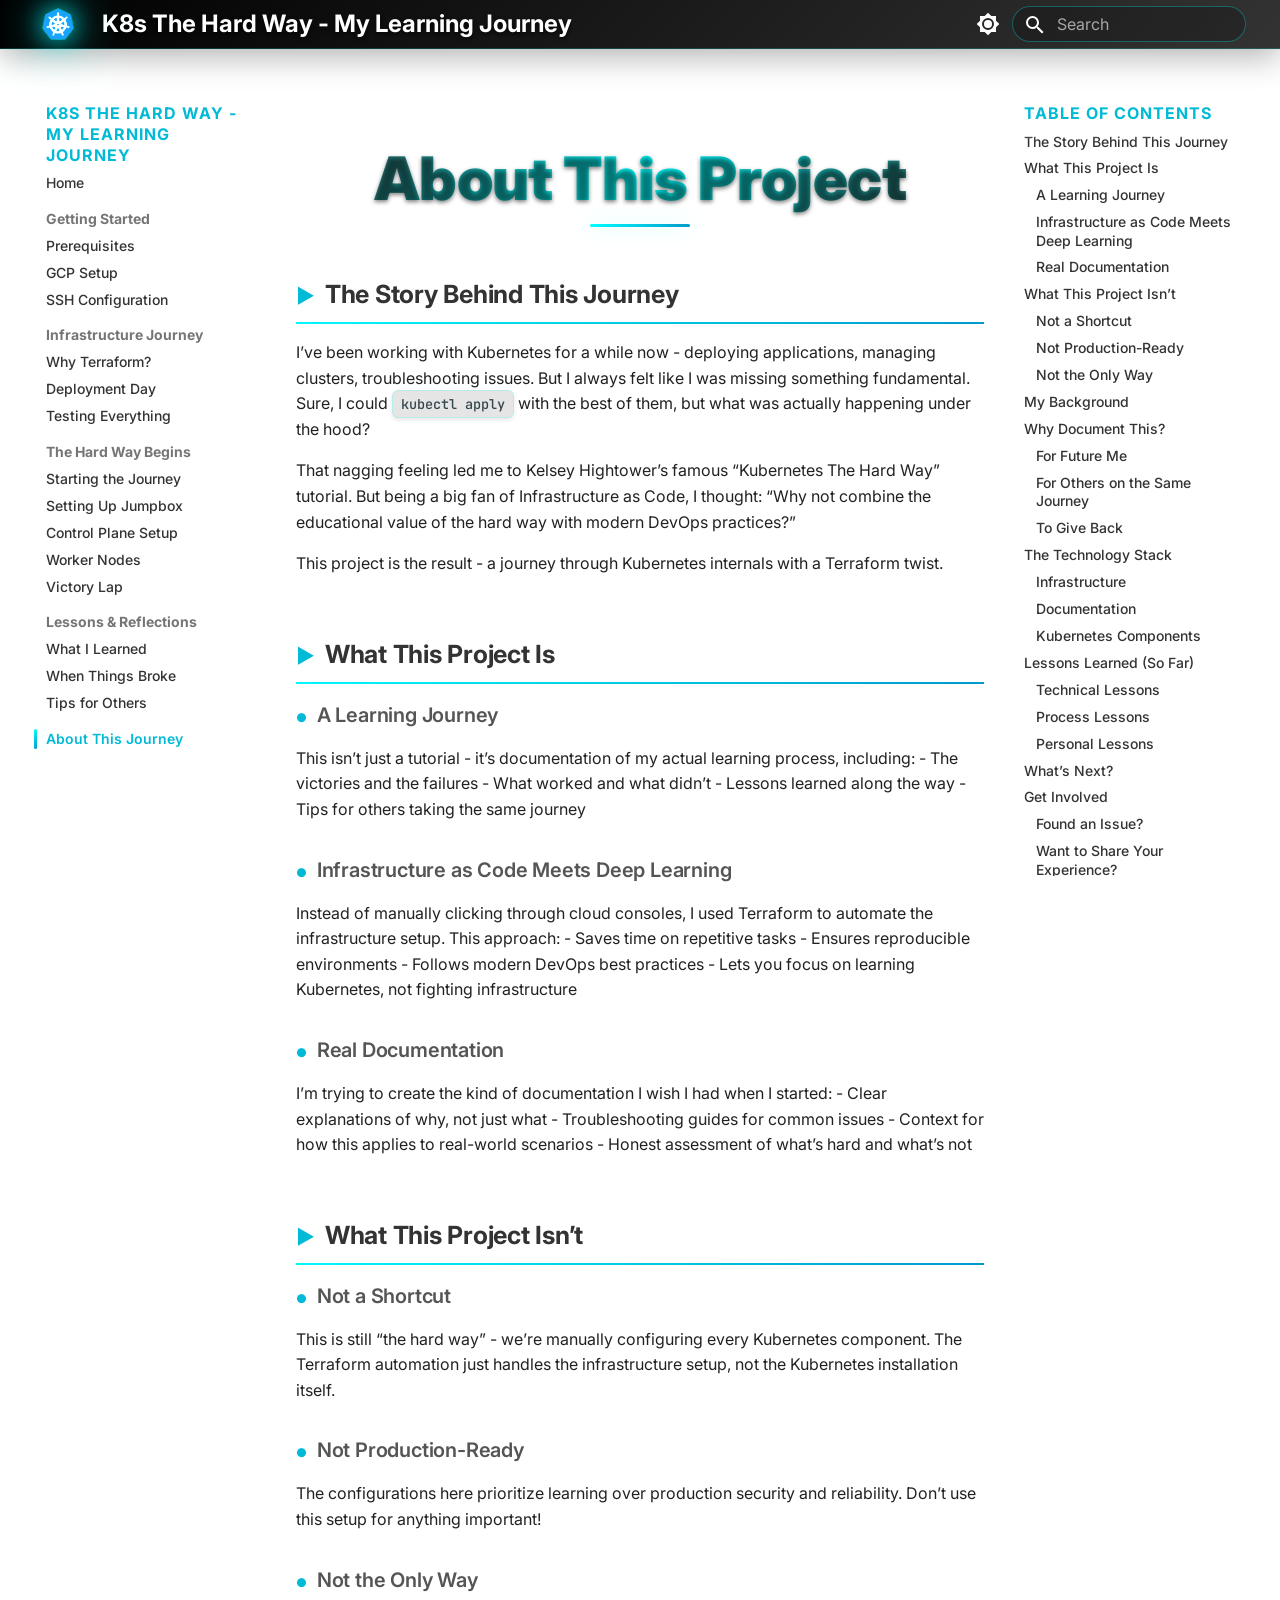
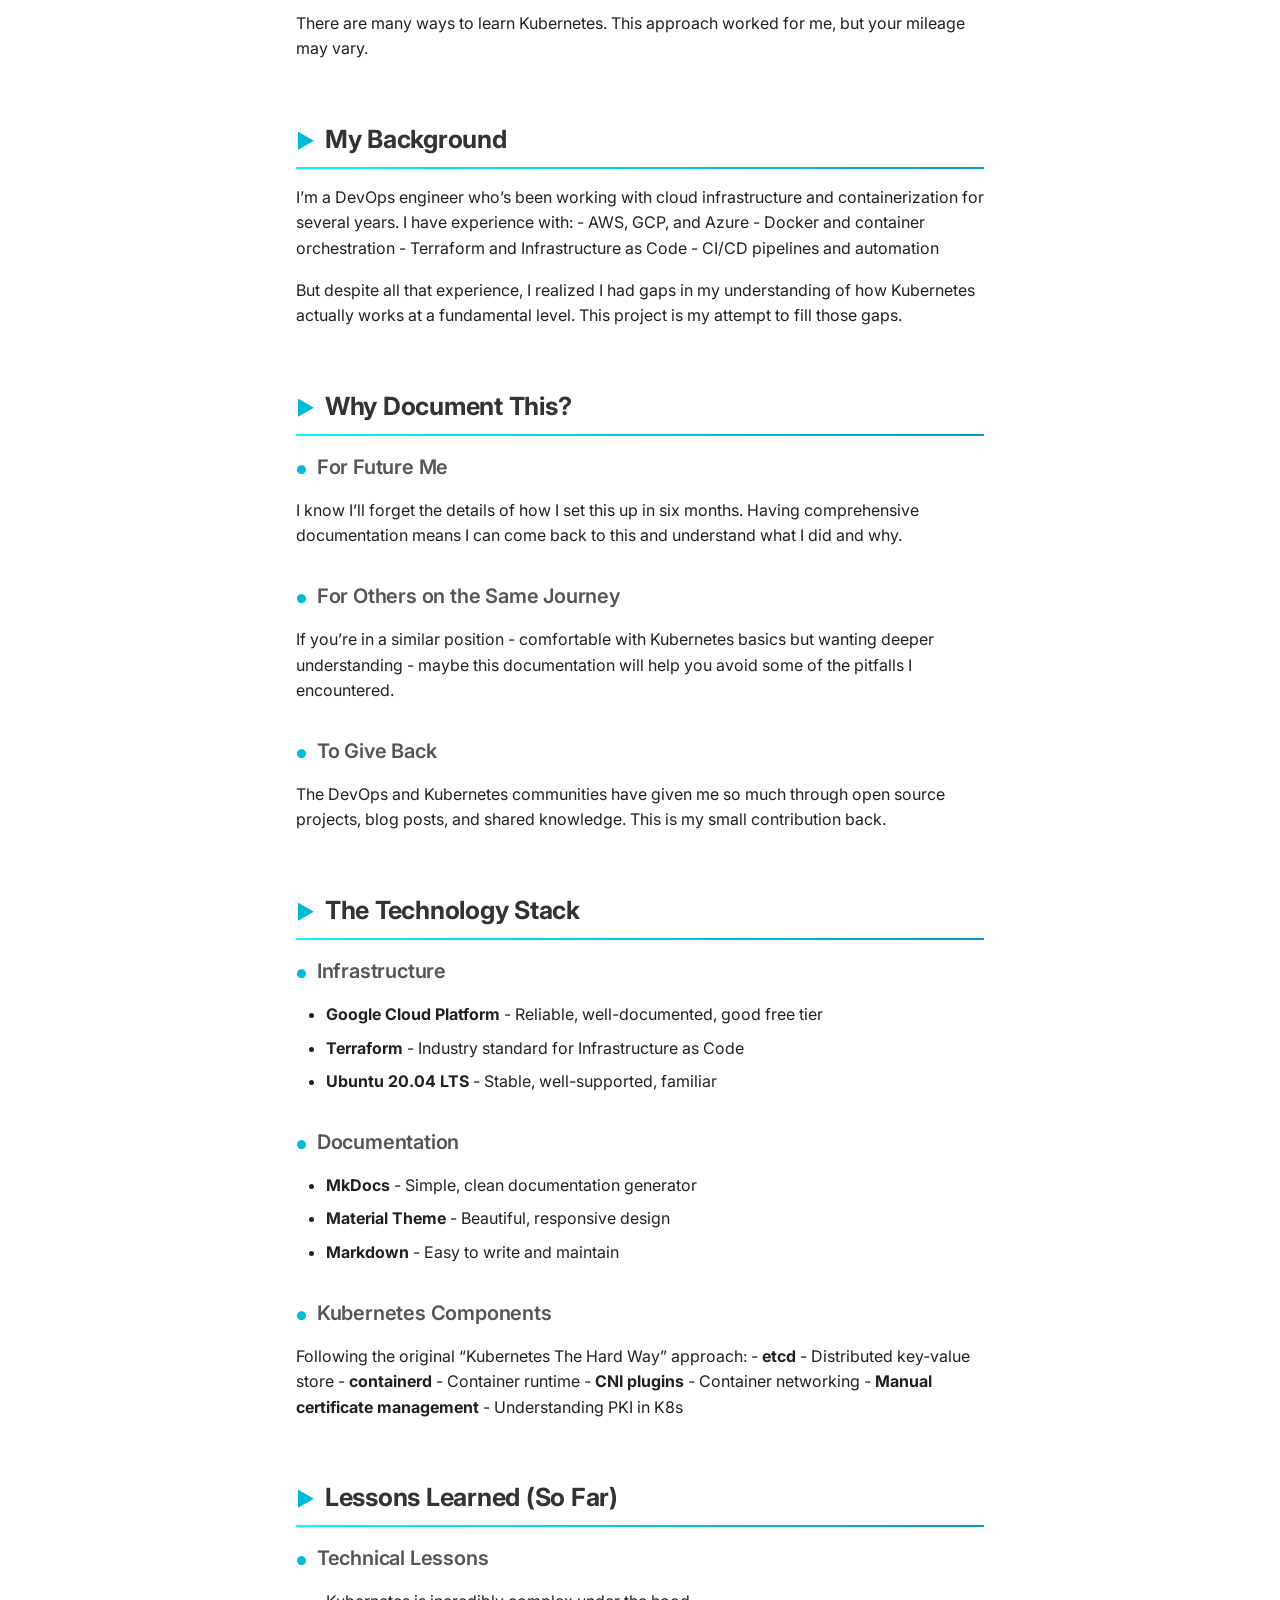
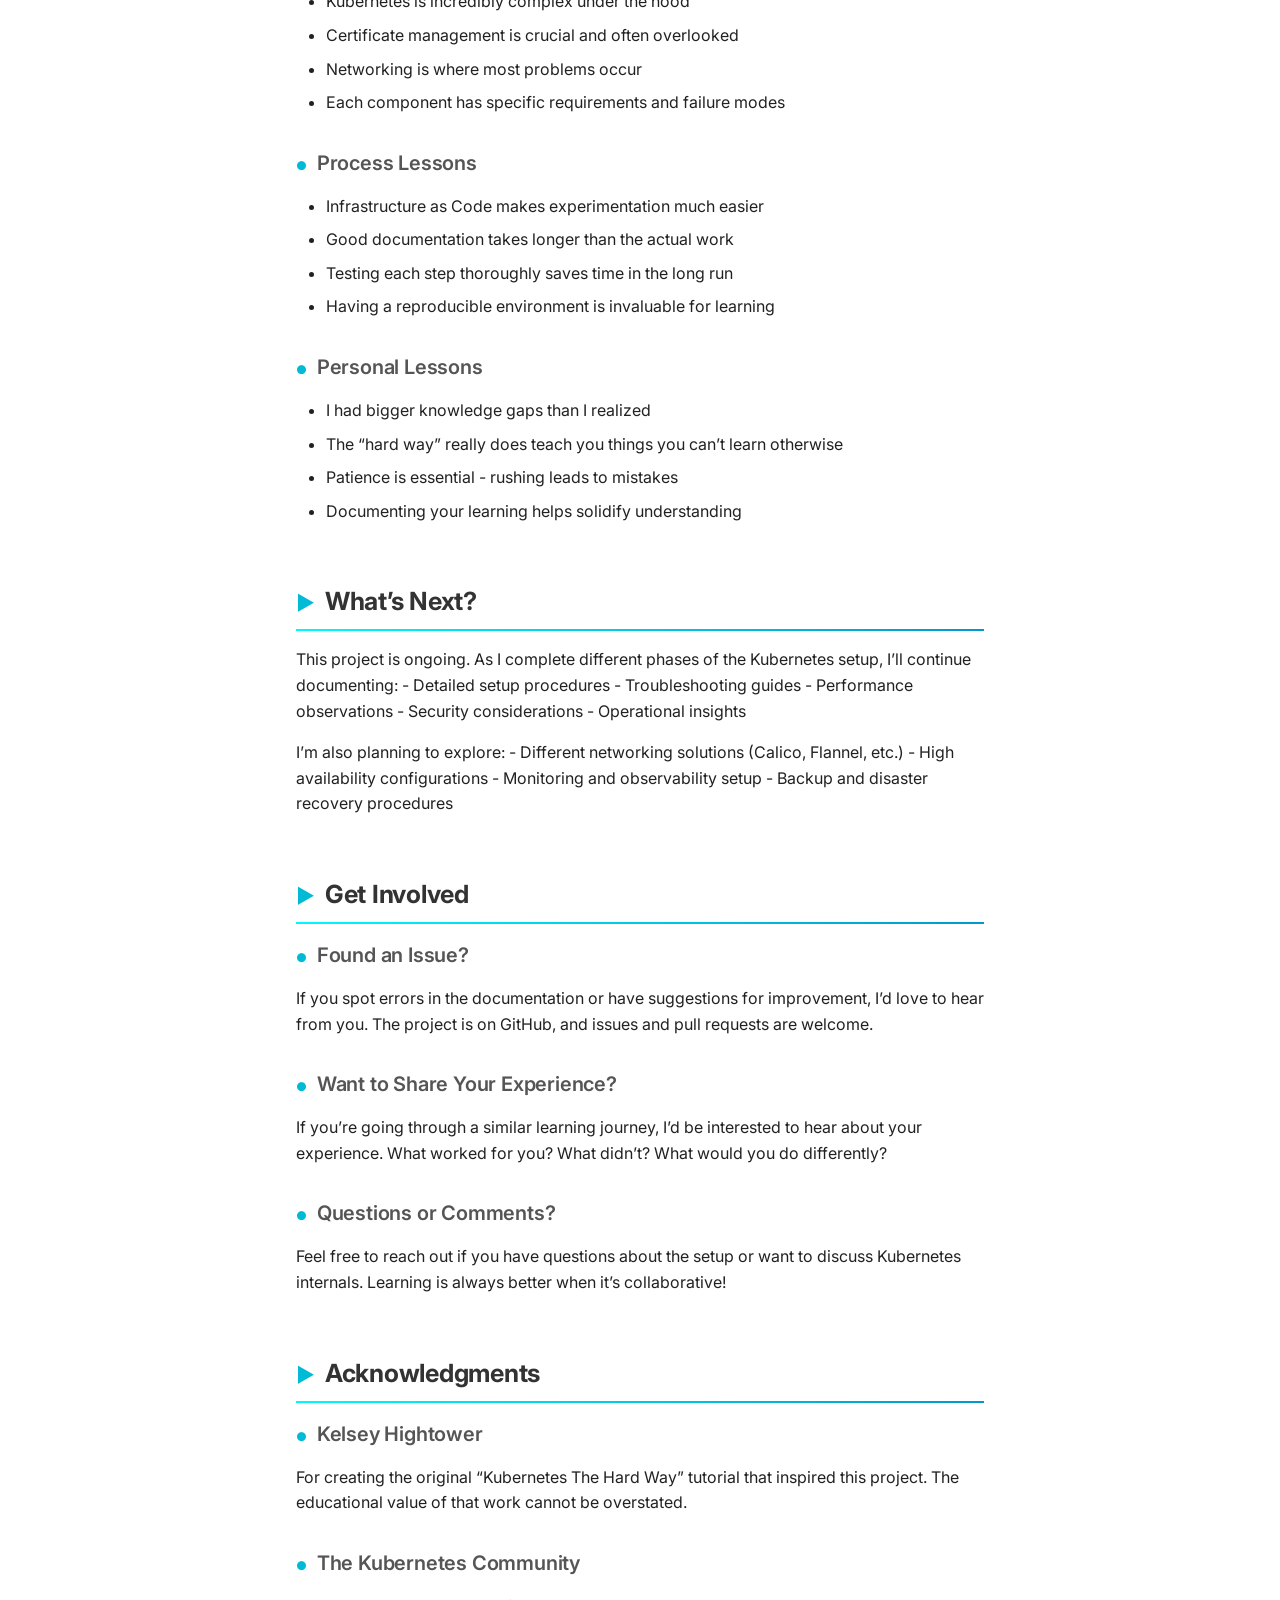
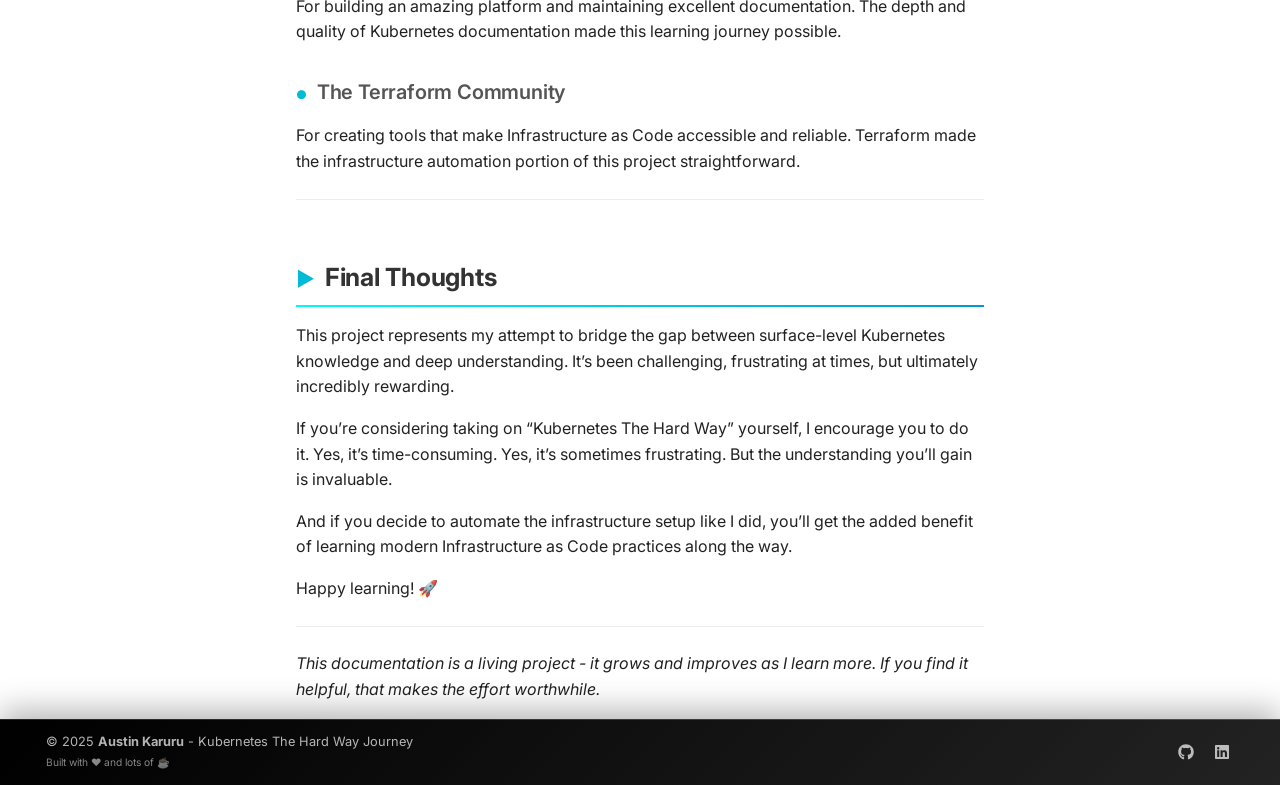
==== commit 1045d839: "Deploying to gh-pages from @ austinkaruru/k8s-the-hardway@f68fd10c6df87b0e03defbf0d675bc9acca4c997 🚀" ====
--- a/about/index.html
+++ b/about/index.html
@@ -1 +1 @@
-<!doctype html><html lang=en class=no-js> <head><meta charset=utf-8><meta name=viewport content="width=device-width,initial-scale=1"><meta name=description content="A personal journey through Kubernetes internals with Infrastructure as Code"><meta name=author content=Austin><link href=https://github.com/austinkaruru/k8s-the-hardway/about/ rel=canonical><link href=../kubernetes/manual-setup/ rel=prev><link rel=icon href=../img/favicon.ico><meta name=generator content="mkdocs-1.6.1, mkdocs-material-9.6.17"><title>About This Journey - K8s The Hard Way - My Learning Journey</title><link rel=stylesheet href=../assets/stylesheets/main.7e37652d.min.css><link rel=stylesheet href=../assets/stylesheets/palette.06af60db.min.css><link rel=preconnect href=https://fonts.gstatic.com crossorigin><link rel=stylesheet href="https://fonts.googleapis.com/css?family=Inter:300,300i,400,400i,700,700i%7CJetBrains+Mono:400,400i,700,700i&display=fallback"><style>:root{--md-text-font:"Inter";--md-code-font:"JetBrains Mono"}</style><link rel=stylesheet href=../stylesheets/modern-edgy-style.css><script>__md_scope=new URL("..",location),__md_hash=e=>[...e].reduce(((e,_)=>(e<<5)-e+_.charCodeAt(0)),0),__md_get=(e,_=localStorage,t=__md_scope)=>JSON.parse(_.getItem(t.pathname+"."+e)),__md_set=(e,_,t=localStorage,a=__md_scope)=>{try{t.setItem(a.pathname+"."+e,JSON.stringify(_))}catch(e){}}</script></head> <body dir=ltr data-md-color-scheme=default data-md-color-primary=black data-md-color-accent=cyan> <input class=md-toggle data-md-toggle=drawer type=checkbox id=__drawer autocomplete=off> <input class=md-toggle data-md-toggle=search type=checkbox id=__search autocomplete=off> <label class=md-overlay for=__drawer></label> <div data-md-component=skip> <a href=#about-this-project class=md-skip> Skip to content </a> </div> <div data-md-component=announce> </div> <header class="md-header md-header--shadow" data-md-component=header> <nav class="md-header__inner md-grid" aria-label=Header> <a href=.. title="K8s The Hard Way - My Learning Journey" class="md-header__button md-logo" aria-label="K8s The Hard Way - My Learning Journey" data-md-component=logo> <img src=../img/favicon.ico alt=logo> </a> <label class="md-header__button md-icon" for=__drawer> <svg xmlns=http://www.w3.org/2000/svg viewbox="0 0 24 24"><path d="M3 6h18v2H3zm0 5h18v2H3zm0 5h18v2H3z"/></svg> </label> <div class=md-header__title data-md-component=header-title> <div class=md-header__ellipsis> <div class=md-header__topic> <span class=md-ellipsis> K8s The Hard Way - My Learning Journey </span> </div> <div class=md-header__topic data-md-component=header-topic> <span class=md-ellipsis> About This Journey </span> </div> </div> </div> <form class=md-header__option data-md-component=palette> <input class=md-option data-md-color-media data-md-color-scheme=default data-md-color-primary=black data-md-color-accent=cyan aria-label="Switch to dark mode" type=radio name=__palette id=__palette_0> <label class="md-header__button md-icon" title="Switch to dark mode" for=__palette_1 hidden> <svg xmlns=http://www.w3.org/2000/svg viewbox="0 0 24 24"><path d="M12 8a4 4 0 0 0-4 4 4 4 0 0 0 4 4 4 4 0 0 0 4-4 4 4 0 0 0-4-4m0 10a6 6 0 0 1-6-6 6 6 0 0 1 6-6 6 6 0 0 1 6 6 6 6 0 0 1-6 6m8-9.31V4h-4.69L12 .69 8.69 4H4v4.69L.69 12 4 15.31V20h4.69L12 23.31 15.31 20H20v-4.69L23.31 12z"/></svg> </label> <input class=md-option data-md-color-media data-md-color-scheme=slate data-md-color-primary=black data-md-color-accent=cyan aria-label="Switch to light mode" type=radio name=__palette id=__palette_1> <label class="md-header__button md-icon" title="Switch to light mode" for=__palette_0 hidden> <svg xmlns=http://www.w3.org/2000/svg viewbox="0 0 24 24"><path d="M12 18c-.89 0-1.74-.2-2.5-.55C11.56 16.5 13 14.42 13 12s-1.44-4.5-3.5-5.45C10.26 6.2 11.11 6 12 6a6 6 0 0 1 6 6 6 6 0 0 1-6 6m8-9.31V4h-4.69L12 .69 8.69 4H4v4.69L.69 12 4 15.31V20h4.69L12 23.31 15.31 20H20v-4.69L23.31 12z"/></svg> </label> </form> <script>var palette=__md_get("__palette");if(palette&&palette.color){if("(prefers-color-scheme)"===palette.color.media){var media=matchMedia("(prefers-color-scheme: light)"),input=document.querySelector(media.matches?"[data-md-color-media='(prefers-color-scheme: light)']":"[data-md-color-media='(prefers-color-scheme: dark)']");palette.color.media=input.getAttribute("data-md-color-media"),palette.color.scheme=input.getAttribute("data-md-color-scheme"),palette.color.primary=input.getAttribute("data-md-color-primary"),palette.color.accent=input.getAttribute("data-md-color-accent")}for(var[key,value]of Object.entries(palette.color))document.body.setAttribute("data-md-color-"+key,value)}</script> <label class="md-header__button md-icon" for=__search> <svg xmlns=http://www.w3.org/2000/svg viewbox="0 0 24 24"><path d="M9.5 3A6.5 6.5 0 0 1 16 9.5c0 1.61-.59 3.09-1.56 4.23l.27.27h.79l5 5-1.5 1.5-5-5v-.79l-.27-.27A6.52 6.52 0 0 1 9.5 16 6.5 6.5 0 0 1 3 9.5 6.5 6.5 0 0 1 9.5 3m0 2C7 5 5 7 5 9.5S7 14 9.5 14 14 12 14 9.5 12 5 9.5 5"/></svg> </label> <div class=md-search data-md-component=search role=dialog> <label class=md-search__overlay for=__search></label> <div class=md-search__inner role=search> <form class=md-search__form name=search> <input type=text class=md-search__input name=query aria-label=Search placeholder=Search autocapitalize=off autocorrect=off autocomplete=off spellcheck=false data-md-component=search-query required> <label class="md-search__icon md-icon" for=__search> <svg xmlns=http://www.w3.org/2000/svg viewbox="0 0 24 24"><path d="M9.5 3A6.5 6.5 0 0 1 16 9.5c0 1.61-.59 3.09-1.56 4.23l.27.27h.79l5 5-1.5 1.5-5-5v-.79l-.27-.27A6.52 6.52 0 0 1 9.5 16 6.5 6.5 0 0 1 3 9.5 6.5 6.5 0 0 1 9.5 3m0 2C7 5 5 7 5 9.5S7 14 9.5 14 14 12 14 9.5 12 5 9.5 5"/></svg> <svg xmlns=http://www.w3.org/2000/svg viewbox="0 0 24 24"><path d="M20 11v2H8l5.5 5.5-1.42 1.42L4.16 12l7.92-7.92L13.5 5.5 8 11z"/></svg> </label> <nav class=md-search__options aria-label=Search> <a href=javascript:void(0) class="md-search__icon md-icon" title=Share aria-label=Share data-clipboard data-clipboard-text data-md-component=search-share tabindex=-1> <svg xmlns=http://www.w3.org/2000/svg viewbox="0 0 24 24"><path d="M18 16.08c-.76 0-1.44.3-1.96.77L8.91 12.7c.05-.23.09-.46.09-.7s-.04-.47-.09-.7l7.05-4.11c.54.5 1.25.81 2.04.81a3 3 0 0 0 3-3 3 3 0 0 0-3-3 3 3 0 0 0-3 3c0 .24.04.47.09.7L8.04 9.81C7.5 9.31 6.79 9 6 9a3 3 0 0 0-3 3 3 3 0 0 0 3 3c.79 0 1.5-.31 2.04-.81l7.12 4.15c-.05.21-.08.43-.08.66 0 1.61 1.31 2.91 2.92 2.91s2.92-1.3 2.92-2.91A2.92 2.92 0 0 0 18 16.08"/></svg> </a> <button type=reset class="md-search__icon md-icon" title=Clear aria-label=Clear tabindex=-1> <svg xmlns=http://www.w3.org/2000/svg viewbox="0 0 24 24"><path d="M19 6.41 17.59 5 12 10.59 6.41 5 5 6.41 10.59 12 5 17.59 6.41 19 12 13.41 17.59 19 19 17.59 13.41 12z"/></svg> </button> </nav> <div class=md-search__suggest data-md-component=search-suggest></div> </form> <div class=md-search__output> <div class=md-search__scrollwrap tabindex=0 data-md-scrollfix> <div class=md-search-result data-md-component=search-result> <div class=md-search-result__meta> Initializing search </div> <ol class=md-search-result__list role=presentation></ol> </div> </div> </div> </div> </div> </nav> </header> <div class=md-container data-md-component=container> <main class=md-main data-md-component=main> <div class="md-main__inner md-grid"> <div class="md-sidebar md-sidebar--primary" data-md-component=sidebar data-md-type=navigation> <div class=md-sidebar__scrollwrap> <div class=md-sidebar__inner> <nav class="md-nav md-nav--primary" aria-label=Navigation data-md-level=0> <label class=md-nav__title for=__drawer> <a href=.. title="K8s The Hard Way - My Learning Journey" class="md-nav__button md-logo" aria-label="K8s The Hard Way - My Learning Journey" data-md-component=logo> <img src=../img/favicon.ico alt=logo> </a> K8s The Hard Way - My Learning Journey </label> <ul class=md-nav__list data-md-scrollfix> <li class=md-nav__item> <a href=.. class=md-nav__link> <span class=md-ellipsis> Home </span> </a> </li> <li class="md-nav__item md-nav__item--section md-nav__item--nested"> <input class="md-nav__toggle md-toggle md-toggle--indeterminate" type=checkbox id=__nav_2> <label class=md-nav__link for=__nav_2 id=__nav_2_label tabindex> <span class=md-ellipsis> Getting Started </span> <span class="md-nav__icon md-icon"></span> </label> <nav class=md-nav data-md-level=1 aria-labelledby=__nav_2_label aria-expanded=false> <label class=md-nav__title for=__nav_2> <span class="md-nav__icon md-icon"></span> Getting Started </label> <ul class=md-nav__list data-md-scrollfix> <li class=md-nav__item> <a href=../setup/prerequisites/ class=md-nav__link> <span class=md-ellipsis> Prerequisites </span> </a> </li> <li class=md-nav__item> <a href=../setup/gcp-setup/ class=md-nav__link> <span class=md-ellipsis> GCP Setup </span> </a> </li> <li class=md-nav__item> <a href=../setup/ssh-setup/ class=md-nav__link> <span class=md-ellipsis> SSH Configuration </span> </a> </li> </ul> </nav> </li> <li class="md-nav__item md-nav__item--section md-nav__item--nested"> <input class="md-nav__toggle md-toggle md-toggle--indeterminate" type=checkbox id=__nav_3> <label class=md-nav__link for=__nav_3 id=__nav_3_label tabindex> <span class=md-ellipsis> Infrastructure Journey </span> <span class="md-nav__icon md-icon"></span> </label> <nav class=md-nav data-md-level=1 aria-labelledby=__nav_3_label aria-expanded=false> <label class=md-nav__title for=__nav_3> <span class="md-nav__icon md-icon"></span> Infrastructure Journey </label> <ul class=md-nav__list data-md-scrollfix> <li class=md-nav__item> <a href=../infrastructure/terraform-overview/ class=md-nav__link> <span class=md-ellipsis> Why Terraform? </span> </a> </li> <li class=md-nav__item> <a href=../infrastructure/terraform-deployment/ class=md-nav__link> <span class=md-ellipsis> Deployment Day </span> </a> </li> <li class=md-nav__item> <a href=../infrastructure/validation/ class=md-nav__link> <span class=md-ellipsis> Testing Everything </span> </a> </li> </ul> </nav> </li> <li class="md-nav__item md-nav__item--section md-nav__item--nested"> <input class="md-nav__toggle md-toggle md-toggle--indeterminate" type=checkbox id=__nav_4> <label class=md-nav__link for=__nav_4 id=__nav_4_label tabindex> <span class=md-ellipsis> The Hard Way Begins </span> <span class="md-nav__icon md-icon"></span> </label> <nav class=md-nav data-md-level=1 aria-labelledby=__nav_4_label aria-expanded=false> <label class=md-nav__title for=__nav_4> <span class="md-nav__icon md-icon"></span> The Hard Way Begins </label> <ul class=md-nav__list data-md-scrollfix> <li class=md-nav__item> <a href=../kubernetes/manual-setup/ class=md-nav__link> <span class=md-ellipsis> Starting the Journey </span> </a> </li> <li class=md-nav__item> <a href=../kubernetes/certificates.md class=md-nav__link> <span class=md-ellipsis> Certificate Authority </span> </a> </li> <li class=md-nav__item> <a href=../kubernetes/control-plane.md class=md-nav__link> <span class=md-ellipsis> Control Plane Setup </span> </a> </li> <li class=md-nav__item> <a href=../kubernetes/worker-nodes.md class=md-nav__link> <span class=md-ellipsis> Worker Nodes </span> </a> </li> <li class=md-nav__item> <a href=../kubernetes/cluster-validation.md class=md-nav__link> <span class=md-ellipsis> Victory Lap </span> </a> </li> </ul> </nav> </li> <li class="md-nav__item md-nav__item--section md-nav__item--nested"> <input class="md-nav__toggle md-toggle md-toggle--indeterminate" type=checkbox id=__nav_5> <label class=md-nav__link for=__nav_5 id=__nav_5_label tabindex> <span class=md-ellipsis> Lessons & Reflections </span> <span class="md-nav__icon md-icon"></span> </label> <nav class=md-nav data-md-level=1 aria-labelledby=__nav_5_label aria-expanded=false> <label class=md-nav__title for=__nav_5> <span class="md-nav__icon md-icon"></span> Lessons & Reflections </label> <ul class=md-nav__list data-md-scrollfix> <li class=md-nav__item> <a href=../lessons/what-i-learned.md class=md-nav__link> <span class=md-ellipsis> What I Learned </span> </a> </li> <li class=md-nav__item> <a href=../lessons/troubleshooting.md class=md-nav__link> <span class=md-ellipsis> When Things Broke </span> </a> </li> <li class=md-nav__item> <a href=../lessons/tips-and-tricks.md class=md-nav__link> <span class=md-ellipsis> Tips for Others </span> </a> </li> </ul> </nav> </li> <li class="md-nav__item md-nav__item--active"> <input class="md-nav__toggle md-toggle" type=checkbox id=__toc> <label class="md-nav__link md-nav__link--active" for=__toc> <span class=md-ellipsis> About This Journey </span> <span class="md-nav__icon md-icon"></span> </label> <a href=./ class="md-nav__link md-nav__link--active"> <span class=md-ellipsis> About This Journey </span> </a> <nav class="md-nav md-nav--secondary" aria-label="Table of contents"> <label class=md-nav__title for=__toc> <span class="md-nav__icon md-icon"></span> Table of contents </label> <ul class=md-nav__list data-md-component=toc data-md-scrollfix> <li class=md-nav__item> <a href=#the-story-behind-this-journey class=md-nav__link> <span class=md-ellipsis> The Story Behind This Journey </span> </a> </li> <li class=md-nav__item> <a href=#what-this-project-is class=md-nav__link> <span class=md-ellipsis> What This Project Is </span> </a> <nav class=md-nav aria-label="What This Project Is"> <ul class=md-nav__list> <li class=md-nav__item> <a href=#a-learning-journey class=md-nav__link> <span class=md-ellipsis> A Learning Journey </span> </a> </li> <li class=md-nav__item> <a href=#infrastructure-as-code-meets-deep-learning class=md-nav__link> <span class=md-ellipsis> Infrastructure as Code Meets Deep Learning </span> </a> </li> <li class=md-nav__item> <a href=#real-documentation class=md-nav__link> <span class=md-ellipsis> Real Documentation </span> </a> </li> </ul> </nav> </li> <li class=md-nav__item> <a href=#what-this-project-isnt class=md-nav__link> <span class=md-ellipsis> What This Project Isn&rsquo;t </span> </a> <nav class=md-nav aria-label="What This Project Isn’t"> <ul class=md-nav__list> <li class=md-nav__item> <a href=#not-a-shortcut class=md-nav__link> <span class=md-ellipsis> Not a Shortcut </span> </a> </li> <li class=md-nav__item> <a href=#not-production-ready class=md-nav__link> <span class=md-ellipsis> Not Production-Ready </span> </a> </li> <li class=md-nav__item> <a href=#not-the-only-way class=md-nav__link> <span class=md-ellipsis> Not the Only Way </span> </a> </li> </ul> </nav> </li> <li class=md-nav__item> <a href=#my-background class=md-nav__link> <span class=md-ellipsis> My Background </span> </a> </li> <li class=md-nav__item> <a href=#why-document-this class=md-nav__link> <span class=md-ellipsis> Why Document This? </span> </a> <nav class=md-nav aria-label="Why Document This?"> <ul class=md-nav__list> <li class=md-nav__item> <a href=#for-future-me class=md-nav__link> <span class=md-ellipsis> For Future Me </span> </a> </li> <li class=md-nav__item> <a href=#for-others-on-the-same-journey class=md-nav__link> <span class=md-ellipsis> For Others on the Same Journey </span> </a> </li> <li class=md-nav__item> <a href=#to-give-back class=md-nav__link> <span class=md-ellipsis> To Give Back </span> </a> </li> </ul> </nav> </li> <li class=md-nav__item> <a href=#the-technology-stack class=md-nav__link> <span class=md-ellipsis> The Technology Stack </span> </a> <nav class=md-nav aria-label="The Technology Stack"> <ul class=md-nav__list> <li class=md-nav__item> <a href=#infrastructure class=md-nav__link> <span class=md-ellipsis> Infrastructure </span> </a> </li> <li class=md-nav__item> <a href=#documentation class=md-nav__link> <span class=md-ellipsis> Documentation </span> </a> </li> <li class=md-nav__item> <a href=#kubernetes-components class=md-nav__link> <span class=md-ellipsis> Kubernetes Components </span> </a> </li> </ul> </nav> </li> <li class=md-nav__item> <a href=#lessons-learned-so-far class=md-nav__link> <span class=md-ellipsis> Lessons Learned (So Far) </span> </a> <nav class=md-nav aria-label="Lessons Learned (So Far)"> <ul class=md-nav__list> <li class=md-nav__item> <a href=#technical-lessons class=md-nav__link> <span class=md-ellipsis> Technical Lessons </span> </a> </li> <li class=md-nav__item> <a href=#process-lessons class=md-nav__link> <span class=md-ellipsis> Process Lessons </span> </a> </li> <li class=md-nav__item> <a href=#personal-lessons class=md-nav__link> <span class=md-ellipsis> Personal Lessons </span> </a> </li> </ul> </nav> </li> <li class=md-nav__item> <a href=#whats-next class=md-nav__link> <span class=md-ellipsis> What&rsquo;s Next? </span> </a> </li> <li class=md-nav__item> <a href=#get-involved class=md-nav__link> <span class=md-ellipsis> Get Involved </span> </a> <nav class=md-nav aria-label="Get Involved"> <ul class=md-nav__list> <li class=md-nav__item> <a href=#found-an-issue class=md-nav__link> <span class=md-ellipsis> Found an Issue? </span> </a> </li> <li class=md-nav__item> <a href=#want-to-share-your-experience class=md-nav__link> <span class=md-ellipsis> Want to Share Your Experience? </span> </a> </li> <li class=md-nav__item> <a href=#questions-or-comments class=md-nav__link> <span class=md-ellipsis> Questions or Comments? </span> </a> </li> </ul> </nav> </li> <li class=md-nav__item> <a href=#acknowledgments class=md-nav__link> <span class=md-ellipsis> Acknowledgments </span> </a> <nav class=md-nav aria-label=Acknowledgments> <ul class=md-nav__list> <li class=md-nav__item> <a href=#kelsey-hightower class=md-nav__link> <span class=md-ellipsis> Kelsey Hightower </span> </a> </li> <li class=md-nav__item> <a href=#the-kubernetes-community class=md-nav__link> <span class=md-ellipsis> The Kubernetes Community </span> </a> </li> <li class=md-nav__item> <a href=#the-terraform-community class=md-nav__link> <span class=md-ellipsis> The Terraform Community </span> </a> </li> </ul> </nav> </li> <li class=md-nav__item> <a href=#final-thoughts class=md-nav__link> <span class=md-ellipsis> Final Thoughts </span> </a> </li> </ul> </nav> </li> </ul> </nav> </div> </div> </div> <div class="md-sidebar md-sidebar--secondary" data-md-component=sidebar data-md-type=toc> <div class=md-sidebar__scrollwrap> <div class=md-sidebar__inner> <nav class="md-nav md-nav--secondary" aria-label="Table of contents"> <label class=md-nav__title for=__toc> <span class="md-nav__icon md-icon"></span> Table of contents </label> <ul class=md-nav__list data-md-component=toc data-md-scrollfix> <li class=md-nav__item> <a href=#the-story-behind-this-journey class=md-nav__link> <span class=md-ellipsis> The Story Behind This Journey </span> </a> </li> <li class=md-nav__item> <a href=#what-this-project-is class=md-nav__link> <span class=md-ellipsis> What This Project Is </span> </a> <nav class=md-nav aria-label="What This Project Is"> <ul class=md-nav__list> <li class=md-nav__item> <a href=#a-learning-journey class=md-nav__link> <span class=md-ellipsis> A Learning Journey </span> </a> </li> <li class=md-nav__item> <a href=#infrastructure-as-code-meets-deep-learning class=md-nav__link> <span class=md-ellipsis> Infrastructure as Code Meets Deep Learning </span> </a> </li> <li class=md-nav__item> <a href=#real-documentation class=md-nav__link> <span class=md-ellipsis> Real Documentation </span> </a> </li> </ul> </nav> </li> <li class=md-nav__item> <a href=#what-this-project-isnt class=md-nav__link> <span class=md-ellipsis> What This Project Isn&rsquo;t </span> </a> <nav class=md-nav aria-label="What This Project Isn’t"> <ul class=md-nav__list> <li class=md-nav__item> <a href=#not-a-shortcut class=md-nav__link> <span class=md-ellipsis> Not a Shortcut </span> </a> </li> <li class=md-nav__item> <a href=#not-production-ready class=md-nav__link> <span class=md-ellipsis> Not Production-Ready </span> </a> </li> <li class=md-nav__item> <a href=#not-the-only-way class=md-nav__link> <span class=md-ellipsis> Not the Only Way </span> </a> </li> </ul> </nav> </li> <li class=md-nav__item> <a href=#my-background class=md-nav__link> <span class=md-ellipsis> My Background </span> </a> </li> <li class=md-nav__item> <a href=#why-document-this class=md-nav__link> <span class=md-ellipsis> Why Document This? </span> </a> <nav class=md-nav aria-label="Why Document This?"> <ul class=md-nav__list> <li class=md-nav__item> <a href=#for-future-me class=md-nav__link> <span class=md-ellipsis> For Future Me </span> </a> </li> <li class=md-nav__item> <a href=#for-others-on-the-same-journey class=md-nav__link> <span class=md-ellipsis> For Others on the Same Journey </span> </a> </li> <li class=md-nav__item> <a href=#to-give-back class=md-nav__link> <span class=md-ellipsis> To Give Back </span> </a> </li> </ul> </nav> </li> <li class=md-nav__item> <a href=#the-technology-stack class=md-nav__link> <span class=md-ellipsis> The Technology Stack </span> </a> <nav class=md-nav aria-label="The Technology Stack"> <ul class=md-nav__list> <li class=md-nav__item> <a href=#infrastructure class=md-nav__link> <span class=md-ellipsis> Infrastructure </span> </a> </li> <li class=md-nav__item> <a href=#documentation class=md-nav__link> <span class=md-ellipsis> Documentation </span> </a> </li> <li class=md-nav__item> <a href=#kubernetes-components class=md-nav__link> <span class=md-ellipsis> Kubernetes Components </span> </a> </li> </ul> </nav> </li> <li class=md-nav__item> <a href=#lessons-learned-so-far class=md-nav__link> <span class=md-ellipsis> Lessons Learned (So Far) </span> </a> <nav class=md-nav aria-label="Lessons Learned (So Far)"> <ul class=md-nav__list> <li class=md-nav__item> <a href=#technical-lessons class=md-nav__link> <span class=md-ellipsis> Technical Lessons </span> </a> </li> <li class=md-nav__item> <a href=#process-lessons class=md-nav__link> <span class=md-ellipsis> Process Lessons </span> </a> </li> <li class=md-nav__item> <a href=#personal-lessons class=md-nav__link> <span class=md-ellipsis> Personal Lessons </span> </a> </li> </ul> </nav> </li> <li class=md-nav__item> <a href=#whats-next class=md-nav__link> <span class=md-ellipsis> What&rsquo;s Next? </span> </a> </li> <li class=md-nav__item> <a href=#get-involved class=md-nav__link> <span class=md-ellipsis> Get Involved </span> </a> <nav class=md-nav aria-label="Get Involved"> <ul class=md-nav__list> <li class=md-nav__item> <a href=#found-an-issue class=md-nav__link> <span class=md-ellipsis> Found an Issue? </span> </a> </li> <li class=md-nav__item> <a href=#want-to-share-your-experience class=md-nav__link> <span class=md-ellipsis> Want to Share Your Experience? </span> </a> </li> <li class=md-nav__item> <a href=#questions-or-comments class=md-nav__link> <span class=md-ellipsis> Questions or Comments? </span> </a> </li> </ul> </nav> </li> <li class=md-nav__item> <a href=#acknowledgments class=md-nav__link> <span class=md-ellipsis> Acknowledgments </span> </a> <nav class=md-nav aria-label=Acknowledgments> <ul class=md-nav__list> <li class=md-nav__item> <a href=#kelsey-hightower class=md-nav__link> <span class=md-ellipsis> Kelsey Hightower </span> </a> </li> <li class=md-nav__item> <a href=#the-kubernetes-community class=md-nav__link> <span class=md-ellipsis> The Kubernetes Community </span> </a> </li> <li class=md-nav__item> <a href=#the-terraform-community class=md-nav__link> <span class=md-ellipsis> The Terraform Community </span> </a> </li> </ul> </nav> </li> <li class=md-nav__item> <a href=#final-thoughts class=md-nav__link> <span class=md-ellipsis> Final Thoughts </span> </a> </li> </ul> </nav> </div> </div> </div> <div class=md-content data-md-component=content> <article class="md-content__inner md-typeset"> <h1 id=about-this-project>About This Project</h1> <h2 id=the-story-behind-this-journey>The Story Behind This Journey</h2> <p>I&rsquo;ve been working with Kubernetes for a while now - deploying applications, managing clusters, troubleshooting issues. But I always felt like I was missing something fundamental. Sure, I could <code>kubectl apply</code> with the best of them, but what was actually happening under the hood?</p> <p>That nagging feeling led me to Kelsey Hightower&rsquo;s famous &ldquo;Kubernetes The Hard Way&rdquo; tutorial. But being a big fan of Infrastructure as Code, I thought: &ldquo;Why not combine the educational value of the hard way with modern DevOps practices?&rdquo;</p> <p>This project is the result - a journey through Kubernetes internals with a Terraform twist.</p> <h2 id=what-this-project-is>What This Project Is</h2> <h3 id=a-learning-journey>A Learning Journey</h3> <p>This isn&rsquo;t just a tutorial - it&rsquo;s documentation of my actual learning process, including: - The victories and the failures - What worked and what didn&rsquo;t - Lessons learned along the way - Tips for others taking the same journey</p> <h3 id=infrastructure-as-code-meets-deep-learning>Infrastructure as Code Meets Deep Learning</h3> <p>Instead of manually clicking through cloud consoles, I used Terraform to automate the infrastructure setup. This approach: - Saves time on repetitive tasks - Ensures reproducible environments - Follows modern DevOps best practices - Lets you focus on learning Kubernetes, not fighting infrastructure</p> <h3 id=real-documentation>Real Documentation</h3> <p>I&rsquo;m trying to create the kind of documentation I wish I had when I started: - Clear explanations of why, not just what - Troubleshooting guides for common issues - Context for how this applies to real-world scenarios - Honest assessment of what&rsquo;s hard and what&rsquo;s not</p> <h2 id=what-this-project-isnt>What This Project Isn&rsquo;t</h2> <h3 id=not-a-shortcut>Not a Shortcut</h3> <p>This is still &ldquo;the hard way&rdquo; - we&rsquo;re manually configuring every Kubernetes component. The Terraform automation just handles the infrastructure setup, not the Kubernetes installation itself.</p> <h3 id=not-production-ready>Not Production-Ready</h3> <p>The configurations here prioritize learning over production security and reliability. Don&rsquo;t use this setup for anything important!</p> <h3 id=not-the-only-way>Not the Only Way</h3> <p>There are many ways to learn Kubernetes. This approach worked for me, but your mileage may vary.</p> <h2 id=my-background>My Background</h2> <p>I&rsquo;m a DevOps engineer who&rsquo;s been working with cloud infrastructure and containerization for several years. I have experience with: - AWS, GCP, and Azure - Docker and container orchestration - Terraform and Infrastructure as Code - CI/CD pipelines and automation</p> <p>But despite all that experience, I realized I had gaps in my understanding of how Kubernetes actually works at a fundamental level. This project is my attempt to fill those gaps.</p> <h2 id=why-document-this>Why Document This?</h2> <h3 id=for-future-me>For Future Me</h3> <p>I know I&rsquo;ll forget the details of how I set this up in six months. Having comprehensive documentation means I can come back to this and understand what I did and why.</p> <h3 id=for-others-on-the-same-journey>For Others on the Same Journey</h3> <p>If you&rsquo;re in a similar position - comfortable with Kubernetes basics but wanting deeper understanding - maybe this documentation will help you avoid some of the pitfalls I encountered.</p> <h3 id=to-give-back>To Give Back</h3> <p>The DevOps and Kubernetes communities have given me so much through open source projects, blog posts, and shared knowledge. This is my small contribution back.</p> <h2 id=the-technology-stack>The Technology Stack</h2> <h3 id=infrastructure>Infrastructure</h3> <ul> <li><strong>Google Cloud Platform</strong> - Reliable, well-documented, good free tier</li> <li><strong>Terraform</strong> - Industry standard for Infrastructure as Code</li> <li><strong>Ubuntu 20.04 LTS</strong> - Stable, well-supported, familiar</li> </ul> <h3 id=documentation>Documentation</h3> <ul> <li><strong>MkDocs</strong> - Simple, clean documentation generator</li> <li><strong>Material Theme</strong> - Beautiful, responsive design</li> <li><strong>Markdown</strong> - Easy to write and maintain</li> </ul> <h3 id=kubernetes-components>Kubernetes Components</h3> <p>Following the original &ldquo;Kubernetes The Hard Way&rdquo; approach: - <strong>etcd</strong> - Distributed key-value store - <strong>containerd</strong> - Container runtime - <strong>CNI plugins</strong> - Container networking - <strong>Manual certificate management</strong> - Understanding PKI in K8s</p> <h2 id=lessons-learned-so-far>Lessons Learned (So Far)</h2> <h3 id=technical-lessons>Technical Lessons</h3> <ul> <li>Kubernetes is incredibly complex under the hood</li> <li>Certificate management is crucial and often overlooked</li> <li>Networking is where most problems occur</li> <li>Each component has specific requirements and failure modes</li> </ul> <h3 id=process-lessons>Process Lessons</h3> <ul> <li>Infrastructure as Code makes experimentation much easier</li> <li>Good documentation takes longer than the actual work</li> <li>Testing each step thoroughly saves time in the long run</li> <li>Having a reproducible environment is invaluable for learning</li> </ul> <h3 id=personal-lessons>Personal Lessons</h3> <ul> <li>I had bigger knowledge gaps than I realized</li> <li>The &ldquo;hard way&rdquo; really does teach you things you can&rsquo;t learn otherwise</li> <li>Patience is essential - rushing leads to mistakes</li> <li>Documenting your learning helps solidify understanding</li> </ul> <h2 id=whats-next>What&rsquo;s Next?</h2> <p>This project is ongoing. As I complete different phases of the Kubernetes setup, I&rsquo;ll continue documenting: - Detailed setup procedures - Troubleshooting guides - Performance observations - Security considerations - Operational insights</p> <p>I&rsquo;m also planning to explore: - Different networking solutions (Calico, Flannel, etc.) - High availability configurations - Monitoring and observability setup - Backup and disaster recovery procedures</p> <h2 id=get-involved>Get Involved</h2> <h3 id=found-an-issue>Found an Issue?</h3> <p>If you spot errors in the documentation or have suggestions for improvement, I&rsquo;d love to hear from you. The project is on GitHub, and issues and pull requests are welcome.</p> <h3 id=want-to-share-your-experience>Want to Share Your Experience?</h3> <p>If you&rsquo;re going through a similar learning journey, I&rsquo;d be interested to hear about your experience. What worked for you? What didn&rsquo;t? What would you do differently?</p> <h3 id=questions-or-comments>Questions or Comments?</h3> <p>Feel free to reach out if you have questions about the setup or want to discuss Kubernetes internals. Learning is always better when it&rsquo;s collaborative!</p> <h2 id=acknowledgments>Acknowledgments</h2> <h3 id=kelsey-hightower>Kelsey Hightower</h3> <p>For creating the original &ldquo;Kubernetes The Hard Way&rdquo; tutorial that inspired this project. The educational value of that work cannot be overstated.</p> <h3 id=the-kubernetes-community>The Kubernetes Community</h3> <p>For building an amazing platform and maintaining excellent documentation. The depth and quality of Kubernetes documentation made this learning journey possible.</p> <h3 id=the-terraform-community>The Terraform Community</h3> <p>For creating tools that make Infrastructure as Code accessible and reliable. Terraform made the infrastructure automation portion of this project straightforward.</p> <hr> <h2 id=final-thoughts>Final Thoughts</h2> <p>This project represents my attempt to bridge the gap between surface-level Kubernetes knowledge and deep understanding. It&rsquo;s been challenging, frustrating at times, but ultimately incredibly rewarding.</p> <p>If you&rsquo;re considering taking on &ldquo;Kubernetes The Hard Way&rdquo; yourself, I encourage you to do it. Yes, it&rsquo;s time-consuming. Yes, it&rsquo;s sometimes frustrating. But the understanding you&rsquo;ll gain is invaluable.</p> <p>And if you decide to automate the infrastructure setup like I did, you&rsquo;ll get the added benefit of learning modern Infrastructure as Code practices along the way.</p> <p>Happy learning! 🚀</p> <hr> <p><em>This documentation is a living project - it grows and improves as I learn more. If you find it helpful, that makes the effort worthwhile.</em></p> <form class=md-feedback name=feedback hidden> <fieldset> <legend class=md-feedback__title> Was this page helpful? </legend> <div class=md-feedback__inner> <div class=md-feedback__list> <button class="md-feedback__icon md-icon" type=submit title="This page was helpful" data-md-value=1> <svg xmlns=http://www.w3.org/2000/svg viewbox="0 0 24 24"><path d="M20 12a8 8 0 0 0-8-8 8 8 0 0 0-8 8 8 8 0 0 0 8 8 8 8 0 0 0 8-8m2 0a10 10 0 0 1-10 10A10 10 0 0 1 2 12 10 10 0 0 1 12 2a10 10 0 0 1 10 10M10 9.5c0 .8-.7 1.5-1.5 1.5S7 10.3 7 9.5 7.7 8 8.5 8s1.5.7 1.5 1.5m7 0c0 .8-.7 1.5-1.5 1.5S14 10.3 14 9.5 14.7 8 15.5 8s1.5.7 1.5 1.5m-5 7.73c-1.75 0-3.29-.73-4.19-1.81L9.23 14c.45.72 1.52 1.23 2.77 1.23s2.32-.51 2.77-1.23l1.42 1.42c-.9 1.08-2.44 1.81-4.19 1.81"/></svg> </button> <button class="md-feedback__icon md-icon" type=submit title="This page could be improved" data-md-value=0> <svg xmlns=http://www.w3.org/2000/svg viewbox="0 0 24 24"><path d="M20 12a8 8 0 0 0-8-8 8 8 0 0 0-8 8 8 8 0 0 0 8 8 8 8 0 0 0 8-8m2 0a10 10 0 0 1-10 10A10 10 0 0 1 2 12 10 10 0 0 1 12 2a10 10 0 0 1 10 10m-6.5-4c.8 0 1.5.7 1.5 1.5s-.7 1.5-1.5 1.5-1.5-.7-1.5-1.5.7-1.5 1.5-1.5M10 9.5c0 .8-.7 1.5-1.5 1.5S7 10.3 7 9.5 7.7 8 8.5 8s1.5.7 1.5 1.5m2 4.5c1.75 0 3.29.72 4.19 1.81l-1.42 1.42C14.32 16.5 13.25 16 12 16s-2.32.5-2.77 1.23l-1.42-1.42C8.71 14.72 10.25 14 12 14"/></svg> </button> </div> <div class=md-feedback__note> <div data-md-value=1 hidden> Thanks for your feedback! </div> <div data-md-value=0 hidden> Thanks for your feedback! Help us improve this page by <a href="https://github.com/your-username/k8s-the-hardway/issues/new/?title=[Feedback]+About%20This%20Journey+-+/about/" target=_blank rel=noopener>telling us what you found lacking</a>. </div> </div> </div> </fieldset> </form> </article> </div> <script>var tabs=__md_get("__tabs");if(Array.isArray(tabs))e:for(var set of document.querySelectorAll(".tabbed-set")){var labels=set.querySelector(".tabbed-labels");for(var tab of tabs)for(var label of labels.getElementsByTagName("label"))if(label.innerText.trim()===tab){var input=document.getElementById(label.htmlFor);input.checked=!0;continue e}}</script> <script>var target=document.getElementById(location.hash.slice(1));target&&target.name&&(target.checked=target.name.startsWith("__tabbed_"))</script> </div> <button type=button class="md-top md-icon" data-md-component=top hidden> <svg xmlns=http://www.w3.org/2000/svg viewbox="0 0 24 24"><path d="M13 20h-2V8l-5.5 5.5-1.42-1.42L12 4.16l7.92 7.92-1.42 1.42L13 8z"/></svg> Back to top </button> </main> <footer class=md-footer> <div class="md-footer-meta md-typeset"> <div class="md-footer-meta__inner md-grid"> <div class=md-copyright> <div class=md-copyright__highlight> &copy; 2025 <strong>Austin Karuru</strong> - Kubernetes The Hard Way Journey <br><small>Built with ❤️ and lots of ☕</small> </div> </div> <div class=md-social> <a href=https://github.com/austinkaruru target=_blank rel=noopener title=GitHub class=md-social__link> <svg xmlns=http://www.w3.org/2000/svg viewbox="0 0 512 512"><!-- Font Awesome Free 7.0.0 by @fontawesome - https://fontawesome.com License - https://fontawesome.com/license/free (Icons: CC BY 4.0, Fonts: SIL OFL 1.1, Code: MIT License) Copyright 2025 Fonticons, Inc.--><path fill=currentColor d="M173.9 397.4c0 2-2.3 3.6-5.2 3.6-3.3.3-5.6-1.3-5.6-3.6 0-2 2.3-3.6 5.2-3.6 3-.3 5.6 1.3 5.6 3.6m-31.1-4.5c-.7 2 1.3 4.3 4.3 4.9 2.6 1 5.6 0 6.2-2s-1.3-4.3-4.3-5.2c-2.6-.7-5.5.3-6.2 2.3m44.2-1.7c-2.9.7-4.9 2.6-4.6 4.9.3 2 2.9 3.3 5.9 2.6 2.9-.7 4.9-2.6 4.6-4.6-.3-1.9-3-3.2-5.9-2.9M252.8 8C114.1 8 8 113.3 8 252c0 110.9 69.8 205.8 169.5 239.2 12.8 2.3 17.3-5.6 17.3-12.1 0-6.2-.3-40.4-.3-61.4 0 0-70 15-84.7-29.8 0 0-11.4-29.1-27.8-36.6 0 0-22.9-15.7 1.6-15.4 0 0 24.9 2 38.6 25.8 21.9 38.6 58.6 27.5 72.9 20.9 2.3-16 8.8-27.1 16-33.7-55.9-6.2-112.3-14.3-112.3-110.5 0-27.5 7.6-41.3 23.6-58.9-2.6-6.5-11.1-33.3 2.6-67.9 20.9-6.5 69 27 69 27 20-5.6 41.5-8.5 62.8-8.5s42.8 2.9 62.8 8.5c0 0 48.1-33.6 69-27 13.7 34.7 5.2 61.4 2.6 67.9 16 17.7 25.8 31.5 25.8 58.9 0 96.5-58.9 104.2-114.8 110.5 9.2 7.9 17 22.9 17 46.4 0 33.7-.3 75.4-.3 83.6 0 6.5 4.6 14.4 17.3 12.1C436.2 457.8 504 362.9 504 252 504 113.3 391.5 8 252.8 8M105.2 352.9c-1.3 1-1 3.3.7 5.2 1.6 1.6 3.9 2.3 5.2 1 1.3-1 1-3.3-.7-5.2-1.6-1.6-3.9-2.3-5.2-1m-10.8-8.1c-.7 1.3.3 2.9 2.3 3.9 1.6 1 3.6.7 4.3-.7.7-1.3-.3-2.9-2.3-3.9-2-.6-3.6-.3-4.3.7m32.4 35.6c-1.6 1.3-1 4.3 1.3 6.2 2.3 2.3 5.2 2.6 6.5 1 1.3-1.3.7-4.3-1.3-6.2-2.2-2.3-5.2-2.6-6.5-1m-11.4-14.7c-1.6 1-1.6 3.6 0 5.9s4.3 3.3 5.6 2.3c1.6-1.3 1.6-3.9 0-6.2-1.4-2.3-4-3.3-5.6-2"/></svg> </a> <a href=https://linkedin.com/in/austin-karuru/ target=_blank rel=noopener title=LinkedIn class=md-social__link> <svg xmlns=http://www.w3.org/2000/svg viewbox="0 0 448 512"><!-- Font Awesome Free 7.0.0 by @fontawesome - https://fontawesome.com License - https://fontawesome.com/license/free (Icons: CC BY 4.0, Fonts: SIL OFL 1.1, Code: MIT License) Copyright 2025 Fonticons, Inc.--><path fill=currentColor d="M416 32H31.9C14.3 32 0 46.5 0 64.3v383.4C0 465.5 14.3 480 31.9 480H416c17.6 0 32-14.5 32-32.3V64.3c0-17.8-14.4-32.3-32-32.3M135.4 416H69V202.2h66.5V416zM102.2 96a38.5 38.5 0 1 1 0 77 38.5 38.5 0 1 1 0-77m282.1 320h-66.4V312c0-24.8-.5-56.7-34.5-56.7-34.6 0-39.9 27-39.9 54.9V416h-66.4V202.2h63.7v29.2h.9c8.9-16.8 30.6-34.5 62.9-34.5 67.2 0 79.7 44.3 79.7 101.9z"/></svg> </a> </div> </div> </div> </footer> </div> <div class=md-dialog data-md-component=dialog> <div class="md-dialog__inner md-typeset"></div> </div> <script id=__config type=application/json>{"base": "..", "features": ["navigation.sections", "navigation.expand", "navigation.top", "navigation.tracking", "navigation.instant", "navigation.instant.prefetch", "search.highlight", "search.share", "search.suggest", "content.code.copy", "content.code.annotate", "content.code.select", "content.tooltips", "content.tabs.link"], "search": "../assets/javascripts/workers/search.973d3a69.min.js", "tags": null, "translations": {"clipboard.copied": "Copied to clipboard", "clipboard.copy": "Copy to clipboard", "search.result.more.one": "1 more on this page", "search.result.more.other": "# more on this page", "search.result.none": "No matching documents", "search.result.one": "1 matching document", "search.result.other": "# matching documents", "search.result.placeholder": "Type to start searching", "search.result.term.missing": "Missing", "select.version": "Select version"}, "version": null}</script> <script src=../assets/javascripts/bundle.92b07e13.min.js></script> </body> </html>+<!doctype html><html lang=en class=no-js> <head><meta charset=utf-8><meta name=viewport content="width=device-width,initial-scale=1"><meta name=description content="A personal journey through Kubernetes internals with Infrastructure as Code"><meta name=author content=Austin><link href=https://github.com/austinkaruru/k8s-the-hardway/about/ rel=canonical><link href=../kubernetes/jumpbox/ rel=prev><link rel=icon href=../img/favicon.ico><meta name=generator content="mkdocs-1.6.1, mkdocs-material-9.6.18"><title>About This Journey - K8s The Hard Way - My Learning Journey</title><link rel=stylesheet href=../assets/stylesheets/main.7e37652d.min.css><link rel=stylesheet href=../assets/stylesheets/palette.06af60db.min.css><link rel=preconnect href=https://fonts.gstatic.com crossorigin><link rel=stylesheet href="https://fonts.googleapis.com/css?family=Inter:300,300i,400,400i,700,700i%7CJetBrains+Mono:400,400i,700,700i&display=fallback"><style>:root{--md-text-font:"Inter";--md-code-font:"JetBrains Mono"}</style><link rel=stylesheet href=../stylesheets/modern-edgy-style.css><script>__md_scope=new URL("..",location),__md_hash=e=>[...e].reduce(((e,_)=>(e<<5)-e+_.charCodeAt(0)),0),__md_get=(e,_=localStorage,t=__md_scope)=>JSON.parse(_.getItem(t.pathname+"."+e)),__md_set=(e,_,t=localStorage,a=__md_scope)=>{try{t.setItem(a.pathname+"."+e,JSON.stringify(_))}catch(e){}}</script></head> <body dir=ltr data-md-color-scheme=default data-md-color-primary=black data-md-color-accent=cyan> <input class=md-toggle data-md-toggle=drawer type=checkbox id=__drawer autocomplete=off> <input class=md-toggle data-md-toggle=search type=checkbox id=__search autocomplete=off> <label class=md-overlay for=__drawer></label> <div data-md-component=skip> <a href=#about-this-project class=md-skip> Skip to content </a> </div> <div data-md-component=announce> </div> <header class="md-header md-header--shadow" data-md-component=header> <nav class="md-header__inner md-grid" aria-label=Header> <a href=.. title="K8s The Hard Way - My Learning Journey" class="md-header__button md-logo" aria-label="K8s The Hard Way - My Learning Journey" data-md-component=logo> <img src=../img/favicon.ico alt=logo> </a> <label class="md-header__button md-icon" for=__drawer> <svg xmlns=http://www.w3.org/2000/svg viewbox="0 0 24 24"><path d="M3 6h18v2H3zm0 5h18v2H3zm0 5h18v2H3z"/></svg> </label> <div class=md-header__title data-md-component=header-title> <div class=md-header__ellipsis> <div class=md-header__topic> <span class=md-ellipsis> K8s The Hard Way - My Learning Journey </span> </div> <div class=md-header__topic data-md-component=header-topic> <span class=md-ellipsis> About This Journey </span> </div> </div> </div> <form class=md-header__option data-md-component=palette> <input class=md-option data-md-color-media data-md-color-scheme=default data-md-color-primary=black data-md-color-accent=cyan aria-label="Switch to dark mode" type=radio name=__palette id=__palette_0> <label class="md-header__button md-icon" title="Switch to dark mode" for=__palette_1 hidden> <svg xmlns=http://www.w3.org/2000/svg viewbox="0 0 24 24"><path d="M12 8a4 4 0 0 0-4 4 4 4 0 0 0 4 4 4 4 0 0 0 4-4 4 4 0 0 0-4-4m0 10a6 6 0 0 1-6-6 6 6 0 0 1 6-6 6 6 0 0 1 6 6 6 6 0 0 1-6 6m8-9.31V4h-4.69L12 .69 8.69 4H4v4.69L.69 12 4 15.31V20h4.69L12 23.31 15.31 20H20v-4.69L23.31 12z"/></svg> </label> <input class=md-option data-md-color-media data-md-color-scheme=slate data-md-color-primary=black data-md-color-accent=cyan aria-label="Switch to light mode" type=radio name=__palette id=__palette_1> <label class="md-header__button md-icon" title="Switch to light mode" for=__palette_0 hidden> <svg xmlns=http://www.w3.org/2000/svg viewbox="0 0 24 24"><path d="M12 18c-.89 0-1.74-.2-2.5-.55C11.56 16.5 13 14.42 13 12s-1.44-4.5-3.5-5.45C10.26 6.2 11.11 6 12 6a6 6 0 0 1 6 6 6 6 0 0 1-6 6m8-9.31V4h-4.69L12 .69 8.69 4H4v4.69L.69 12 4 15.31V20h4.69L12 23.31 15.31 20H20v-4.69L23.31 12z"/></svg> </label> </form> <script>var palette=__md_get("__palette");if(palette&&palette.color){if("(prefers-color-scheme)"===palette.color.media){var media=matchMedia("(prefers-color-scheme: light)"),input=document.querySelector(media.matches?"[data-md-color-media='(prefers-color-scheme: light)']":"[data-md-color-media='(prefers-color-scheme: dark)']");palette.color.media=input.getAttribute("data-md-color-media"),palette.color.scheme=input.getAttribute("data-md-color-scheme"),palette.color.primary=input.getAttribute("data-md-color-primary"),palette.color.accent=input.getAttribute("data-md-color-accent")}for(var[key,value]of Object.entries(palette.color))document.body.setAttribute("data-md-color-"+key,value)}</script> <label class="md-header__button md-icon" for=__search> <svg xmlns=http://www.w3.org/2000/svg viewbox="0 0 24 24"><path d="M9.5 3A6.5 6.5 0 0 1 16 9.5c0 1.61-.59 3.09-1.56 4.23l.27.27h.79l5 5-1.5 1.5-5-5v-.79l-.27-.27A6.52 6.52 0 0 1 9.5 16 6.5 6.5 0 0 1 3 9.5 6.5 6.5 0 0 1 9.5 3m0 2C7 5 5 7 5 9.5S7 14 9.5 14 14 12 14 9.5 12 5 9.5 5"/></svg> </label> <div class=md-search data-md-component=search role=dialog> <label class=md-search__overlay for=__search></label> <div class=md-search__inner role=search> <form class=md-search__form name=search> <input type=text class=md-search__input name=query aria-label=Search placeholder=Search autocapitalize=off autocorrect=off autocomplete=off spellcheck=false data-md-component=search-query required> <label class="md-search__icon md-icon" for=__search> <svg xmlns=http://www.w3.org/2000/svg viewbox="0 0 24 24"><path d="M9.5 3A6.5 6.5 0 0 1 16 9.5c0 1.61-.59 3.09-1.56 4.23l.27.27h.79l5 5-1.5 1.5-5-5v-.79l-.27-.27A6.52 6.52 0 0 1 9.5 16 6.5 6.5 0 0 1 3 9.5 6.5 6.5 0 0 1 9.5 3m0 2C7 5 5 7 5 9.5S7 14 9.5 14 14 12 14 9.5 12 5 9.5 5"/></svg> <svg xmlns=http://www.w3.org/2000/svg viewbox="0 0 24 24"><path d="M20 11v2H8l5.5 5.5-1.42 1.42L4.16 12l7.92-7.92L13.5 5.5 8 11z"/></svg> </label> <nav class=md-search__options aria-label=Search> <a href=javascript:void(0) class="md-search__icon md-icon" title=Share aria-label=Share data-clipboard data-clipboard-text data-md-component=search-share tabindex=-1> <svg xmlns=http://www.w3.org/2000/svg viewbox="0 0 24 24"><path d="M18 16.08c-.76 0-1.44.3-1.96.77L8.91 12.7c.05-.23.09-.46.09-.7s-.04-.47-.09-.7l7.05-4.11c.54.5 1.25.81 2.04.81a3 3 0 0 0 3-3 3 3 0 0 0-3-3 3 3 0 0 0-3 3c0 .24.04.47.09.7L8.04 9.81C7.5 9.31 6.79 9 6 9a3 3 0 0 0-3 3 3 3 0 0 0 3 3c.79 0 1.5-.31 2.04-.81l7.12 4.15c-.05.21-.08.43-.08.66 0 1.61 1.31 2.91 2.92 2.91s2.92-1.3 2.92-2.91A2.92 2.92 0 0 0 18 16.08"/></svg> </a> <button type=reset class="md-search__icon md-icon" title=Clear aria-label=Clear tabindex=-1> <svg xmlns=http://www.w3.org/2000/svg viewbox="0 0 24 24"><path d="M19 6.41 17.59 5 12 10.59 6.41 5 5 6.41 10.59 12 5 17.59 6.41 19 12 13.41 17.59 19 19 17.59 13.41 12z"/></svg> </button> </nav> <div class=md-search__suggest data-md-component=search-suggest></div> </form> <div class=md-search__output> <div class=md-search__scrollwrap tabindex=0 data-md-scrollfix> <div class=md-search-result data-md-component=search-result> <div class=md-search-result__meta> Initializing search </div> <ol class=md-search-result__list role=presentation></ol> </div> </div> </div> </div> </div> </nav> </header> <div class=md-container data-md-component=container> <main class=md-main data-md-component=main> <div class="md-main__inner md-grid"> <div class="md-sidebar md-sidebar--primary" data-md-component=sidebar data-md-type=navigation> <div class=md-sidebar__scrollwrap> <div class=md-sidebar__inner> <nav class="md-nav md-nav--primary" aria-label=Navigation data-md-level=0> <label class=md-nav__title for=__drawer> <a href=.. title="K8s The Hard Way - My Learning Journey" class="md-nav__button md-logo" aria-label="K8s The Hard Way - My Learning Journey" data-md-component=logo> <img src=../img/favicon.ico alt=logo> </a> K8s The Hard Way - My Learning Journey </label> <ul class=md-nav__list data-md-scrollfix> <li class=md-nav__item> <a href=.. class=md-nav__link> <span class=md-ellipsis> Home </span> </a> </li> <li class="md-nav__item md-nav__item--section md-nav__item--nested"> <input class="md-nav__toggle md-toggle md-toggle--indeterminate" type=checkbox id=__nav_2> <label class=md-nav__link for=__nav_2 id=__nav_2_label tabindex> <span class=md-ellipsis> Getting Started </span> <span class="md-nav__icon md-icon"></span> </label> <nav class=md-nav data-md-level=1 aria-labelledby=__nav_2_label aria-expanded=false> <label class=md-nav__title for=__nav_2> <span class="md-nav__icon md-icon"></span> Getting Started </label> <ul class=md-nav__list data-md-scrollfix> <li class=md-nav__item> <a href=../setup/prerequisites/ class=md-nav__link> <span class=md-ellipsis> Prerequisites </span> </a> </li> <li class=md-nav__item> <a href=../setup/gcp-setup/ class=md-nav__link> <span class=md-ellipsis> GCP Setup </span> </a> </li> <li class=md-nav__item> <a href=../setup/ssh-setup/ class=md-nav__link> <span class=md-ellipsis> SSH Configuration </span> </a> </li> </ul> </nav> </li> <li class="md-nav__item md-nav__item--section md-nav__item--nested"> <input class="md-nav__toggle md-toggle md-toggle--indeterminate" type=checkbox id=__nav_3> <label class=md-nav__link for=__nav_3 id=__nav_3_label tabindex> <span class=md-ellipsis> Infrastructure Journey </span> <span class="md-nav__icon md-icon"></span> </label> <nav class=md-nav data-md-level=1 aria-labelledby=__nav_3_label aria-expanded=false> <label class=md-nav__title for=__nav_3> <span class="md-nav__icon md-icon"></span> Infrastructure Journey </label> <ul class=md-nav__list data-md-scrollfix> <li class=md-nav__item> <a href=../infrastructure/terraform-overview/ class=md-nav__link> <span class=md-ellipsis> Why Terraform? </span> </a> </li> <li class=md-nav__item> <a href=../infrastructure/terraform-deployment/ class=md-nav__link> <span class=md-ellipsis> Deployment Day </span> </a> </li> <li class=md-nav__item> <a href=../infrastructure/validation/ class=md-nav__link> <span class=md-ellipsis> Testing Everything </span> </a> </li> </ul> </nav> </li> <li class="md-nav__item md-nav__item--section md-nav__item--nested"> <input class="md-nav__toggle md-toggle md-toggle--indeterminate" type=checkbox id=__nav_4> <label class=md-nav__link for=__nav_4 id=__nav_4_label tabindex> <span class=md-ellipsis> The Hard Way Begins </span> <span class="md-nav__icon md-icon"></span> </label> <nav class=md-nav data-md-level=1 aria-labelledby=__nav_4_label aria-expanded=false> <label class=md-nav__title for=__nav_4> <span class="md-nav__icon md-icon"></span> The Hard Way Begins </label> <ul class=md-nav__list data-md-scrollfix> <li class=md-nav__item> <a href=../kubernetes/manual-setup/ class=md-nav__link> <span class=md-ellipsis> Starting the Journey </span> </a> </li> <li class=md-nav__item> <a href=../kubernetes/jumpbox/ class=md-nav__link> <span class=md-ellipsis> Setting Up Jumpbox </span> </a> </li> <li class=md-nav__item> <a href=../kubernetes/control-plane.md class=md-nav__link> <span class=md-ellipsis> Control Plane Setup </span> </a> </li> <li class=md-nav__item> <a href=../kubernetes/worker-nodes.md class=md-nav__link> <span class=md-ellipsis> Worker Nodes </span> </a> </li> <li class=md-nav__item> <a href=../kubernetes/cluster-validation.md class=md-nav__link> <span class=md-ellipsis> Victory Lap </span> </a> </li> </ul> </nav> </li> <li class="md-nav__item md-nav__item--section md-nav__item--nested"> <input class="md-nav__toggle md-toggle md-toggle--indeterminate" type=checkbox id=__nav_5> <label class=md-nav__link for=__nav_5 id=__nav_5_label tabindex> <span class=md-ellipsis> Lessons & Reflections </span> <span class="md-nav__icon md-icon"></span> </label> <nav class=md-nav data-md-level=1 aria-labelledby=__nav_5_label aria-expanded=false> <label class=md-nav__title for=__nav_5> <span class="md-nav__icon md-icon"></span> Lessons & Reflections </label> <ul class=md-nav__list data-md-scrollfix> <li class=md-nav__item> <a href=../lessons/what-i-learned.md class=md-nav__link> <span class=md-ellipsis> What I Learned </span> </a> </li> <li class=md-nav__item> <a href=../lessons/troubleshooting.md class=md-nav__link> <span class=md-ellipsis> When Things Broke </span> </a> </li> <li class=md-nav__item> <a href=../lessons/tips-and-tricks.md class=md-nav__link> <span class=md-ellipsis> Tips for Others </span> </a> </li> </ul> </nav> </li> <li class="md-nav__item md-nav__item--active"> <input class="md-nav__toggle md-toggle" type=checkbox id=__toc> <label class="md-nav__link md-nav__link--active" for=__toc> <span class=md-ellipsis> About This Journey </span> <span class="md-nav__icon md-icon"></span> </label> <a href=./ class="md-nav__link md-nav__link--active"> <span class=md-ellipsis> About This Journey </span> </a> <nav class="md-nav md-nav--secondary" aria-label="Table of contents"> <label class=md-nav__title for=__toc> <span class="md-nav__icon md-icon"></span> Table of contents </label> <ul class=md-nav__list data-md-component=toc data-md-scrollfix> <li class=md-nav__item> <a href=#the-story-behind-this-journey class=md-nav__link> <span class=md-ellipsis> The Story Behind This Journey </span> </a> </li> <li class=md-nav__item> <a href=#what-this-project-is class=md-nav__link> <span class=md-ellipsis> What This Project Is </span> </a> <nav class=md-nav aria-label="What This Project Is"> <ul class=md-nav__list> <li class=md-nav__item> <a href=#a-learning-journey class=md-nav__link> <span class=md-ellipsis> A Learning Journey </span> </a> </li> <li class=md-nav__item> <a href=#infrastructure-as-code-meets-deep-learning class=md-nav__link> <span class=md-ellipsis> Infrastructure as Code Meets Deep Learning </span> </a> </li> <li class=md-nav__item> <a href=#real-documentation class=md-nav__link> <span class=md-ellipsis> Real Documentation </span> </a> </li> </ul> </nav> </li> <li class=md-nav__item> <a href=#what-this-project-isnt class=md-nav__link> <span class=md-ellipsis> What This Project Isn&rsquo;t </span> </a> <nav class=md-nav aria-label="What This Project Isn’t"> <ul class=md-nav__list> <li class=md-nav__item> <a href=#not-a-shortcut class=md-nav__link> <span class=md-ellipsis> Not a Shortcut </span> </a> </li> <li class=md-nav__item> <a href=#not-production-ready class=md-nav__link> <span class=md-ellipsis> Not Production-Ready </span> </a> </li> <li class=md-nav__item> <a href=#not-the-only-way class=md-nav__link> <span class=md-ellipsis> Not the Only Way </span> </a> </li> </ul> </nav> </li> <li class=md-nav__item> <a href=#my-background class=md-nav__link> <span class=md-ellipsis> My Background </span> </a> </li> <li class=md-nav__item> <a href=#why-document-this class=md-nav__link> <span class=md-ellipsis> Why Document This? </span> </a> <nav class=md-nav aria-label="Why Document This?"> <ul class=md-nav__list> <li class=md-nav__item> <a href=#for-future-me class=md-nav__link> <span class=md-ellipsis> For Future Me </span> </a> </li> <li class=md-nav__item> <a href=#for-others-on-the-same-journey class=md-nav__link> <span class=md-ellipsis> For Others on the Same Journey </span> </a> </li> <li class=md-nav__item> <a href=#to-give-back class=md-nav__link> <span class=md-ellipsis> To Give Back </span> </a> </li> </ul> </nav> </li> <li class=md-nav__item> <a href=#the-technology-stack class=md-nav__link> <span class=md-ellipsis> The Technology Stack </span> </a> <nav class=md-nav aria-label="The Technology Stack"> <ul class=md-nav__list> <li class=md-nav__item> <a href=#infrastructure class=md-nav__link> <span class=md-ellipsis> Infrastructure </span> </a> </li> <li class=md-nav__item> <a href=#documentation class=md-nav__link> <span class=md-ellipsis> Documentation </span> </a> </li> <li class=md-nav__item> <a href=#kubernetes-components class=md-nav__link> <span class=md-ellipsis> Kubernetes Components </span> </a> </li> </ul> </nav> </li> <li class=md-nav__item> <a href=#lessons-learned-so-far class=md-nav__link> <span class=md-ellipsis> Lessons Learned (So Far) </span> </a> <nav class=md-nav aria-label="Lessons Learned (So Far)"> <ul class=md-nav__list> <li class=md-nav__item> <a href=#technical-lessons class=md-nav__link> <span class=md-ellipsis> Technical Lessons </span> </a> </li> <li class=md-nav__item> <a href=#process-lessons class=md-nav__link> <span class=md-ellipsis> Process Lessons </span> </a> </li> <li class=md-nav__item> <a href=#personal-lessons class=md-nav__link> <span class=md-ellipsis> Personal Lessons </span> </a> </li> </ul> </nav> </li> <li class=md-nav__item> <a href=#whats-next class=md-nav__link> <span class=md-ellipsis> What&rsquo;s Next? </span> </a> </li> <li class=md-nav__item> <a href=#get-involved class=md-nav__link> <span class=md-ellipsis> Get Involved </span> </a> <nav class=md-nav aria-label="Get Involved"> <ul class=md-nav__list> <li class=md-nav__item> <a href=#found-an-issue class=md-nav__link> <span class=md-ellipsis> Found an Issue? </span> </a> </li> <li class=md-nav__item> <a href=#want-to-share-your-experience class=md-nav__link> <span class=md-ellipsis> Want to Share Your Experience? </span> </a> </li> <li class=md-nav__item> <a href=#questions-or-comments class=md-nav__link> <span class=md-ellipsis> Questions or Comments? </span> </a> </li> </ul> </nav> </li> <li class=md-nav__item> <a href=#acknowledgments class=md-nav__link> <span class=md-ellipsis> Acknowledgments </span> </a> <nav class=md-nav aria-label=Acknowledgments> <ul class=md-nav__list> <li class=md-nav__item> <a href=#kelsey-hightower class=md-nav__link> <span class=md-ellipsis> Kelsey Hightower </span> </a> </li> <li class=md-nav__item> <a href=#the-kubernetes-community class=md-nav__link> <span class=md-ellipsis> The Kubernetes Community </span> </a> </li> <li class=md-nav__item> <a href=#the-terraform-community class=md-nav__link> <span class=md-ellipsis> The Terraform Community </span> </a> </li> </ul> </nav> </li> <li class=md-nav__item> <a href=#final-thoughts class=md-nav__link> <span class=md-ellipsis> Final Thoughts </span> </a> </li> </ul> </nav> </li> </ul> </nav> </div> </div> </div> <div class="md-sidebar md-sidebar--secondary" data-md-component=sidebar data-md-type=toc> <div class=md-sidebar__scrollwrap> <div class=md-sidebar__inner> <nav class="md-nav md-nav--secondary" aria-label="Table of contents"> <label class=md-nav__title for=__toc> <span class="md-nav__icon md-icon"></span> Table of contents </label> <ul class=md-nav__list data-md-component=toc data-md-scrollfix> <li class=md-nav__item> <a href=#the-story-behind-this-journey class=md-nav__link> <span class=md-ellipsis> The Story Behind This Journey </span> </a> </li> <li class=md-nav__item> <a href=#what-this-project-is class=md-nav__link> <span class=md-ellipsis> What This Project Is </span> </a> <nav class=md-nav aria-label="What This Project Is"> <ul class=md-nav__list> <li class=md-nav__item> <a href=#a-learning-journey class=md-nav__link> <span class=md-ellipsis> A Learning Journey </span> </a> </li> <li class=md-nav__item> <a href=#infrastructure-as-code-meets-deep-learning class=md-nav__link> <span class=md-ellipsis> Infrastructure as Code Meets Deep Learning </span> </a> </li> <li class=md-nav__item> <a href=#real-documentation class=md-nav__link> <span class=md-ellipsis> Real Documentation </span> </a> </li> </ul> </nav> </li> <li class=md-nav__item> <a href=#what-this-project-isnt class=md-nav__link> <span class=md-ellipsis> What This Project Isn&rsquo;t </span> </a> <nav class=md-nav aria-label="What This Project Isn’t"> <ul class=md-nav__list> <li class=md-nav__item> <a href=#not-a-shortcut class=md-nav__link> <span class=md-ellipsis> Not a Shortcut </span> </a> </li> <li class=md-nav__item> <a href=#not-production-ready class=md-nav__link> <span class=md-ellipsis> Not Production-Ready </span> </a> </li> <li class=md-nav__item> <a href=#not-the-only-way class=md-nav__link> <span class=md-ellipsis> Not the Only Way </span> </a> </li> </ul> </nav> </li> <li class=md-nav__item> <a href=#my-background class=md-nav__link> <span class=md-ellipsis> My Background </span> </a> </li> <li class=md-nav__item> <a href=#why-document-this class=md-nav__link> <span class=md-ellipsis> Why Document This? </span> </a> <nav class=md-nav aria-label="Why Document This?"> <ul class=md-nav__list> <li class=md-nav__item> <a href=#for-future-me class=md-nav__link> <span class=md-ellipsis> For Future Me </span> </a> </li> <li class=md-nav__item> <a href=#for-others-on-the-same-journey class=md-nav__link> <span class=md-ellipsis> For Others on the Same Journey </span> </a> </li> <li class=md-nav__item> <a href=#to-give-back class=md-nav__link> <span class=md-ellipsis> To Give Back </span> </a> </li> </ul> </nav> </li> <li class=md-nav__item> <a href=#the-technology-stack class=md-nav__link> <span class=md-ellipsis> The Technology Stack </span> </a> <nav class=md-nav aria-label="The Technology Stack"> <ul class=md-nav__list> <li class=md-nav__item> <a href=#infrastructure class=md-nav__link> <span class=md-ellipsis> Infrastructure </span> </a> </li> <li class=md-nav__item> <a href=#documentation class=md-nav__link> <span class=md-ellipsis> Documentation </span> </a> </li> <li class=md-nav__item> <a href=#kubernetes-components class=md-nav__link> <span class=md-ellipsis> Kubernetes Components </span> </a> </li> </ul> </nav> </li> <li class=md-nav__item> <a href=#lessons-learned-so-far class=md-nav__link> <span class=md-ellipsis> Lessons Learned (So Far) </span> </a> <nav class=md-nav aria-label="Lessons Learned (So Far)"> <ul class=md-nav__list> <li class=md-nav__item> <a href=#technical-lessons class=md-nav__link> <span class=md-ellipsis> Technical Lessons </span> </a> </li> <li class=md-nav__item> <a href=#process-lessons class=md-nav__link> <span class=md-ellipsis> Process Lessons </span> </a> </li> <li class=md-nav__item> <a href=#personal-lessons class=md-nav__link> <span class=md-ellipsis> Personal Lessons </span> </a> </li> </ul> </nav> </li> <li class=md-nav__item> <a href=#whats-next class=md-nav__link> <span class=md-ellipsis> What&rsquo;s Next? </span> </a> </li> <li class=md-nav__item> <a href=#get-involved class=md-nav__link> <span class=md-ellipsis> Get Involved </span> </a> <nav class=md-nav aria-label="Get Involved"> <ul class=md-nav__list> <li class=md-nav__item> <a href=#found-an-issue class=md-nav__link> <span class=md-ellipsis> Found an Issue? </span> </a> </li> <li class=md-nav__item> <a href=#want-to-share-your-experience class=md-nav__link> <span class=md-ellipsis> Want to Share Your Experience? </span> </a> </li> <li class=md-nav__item> <a href=#questions-or-comments class=md-nav__link> <span class=md-ellipsis> Questions or Comments? </span> </a> </li> </ul> </nav> </li> <li class=md-nav__item> <a href=#acknowledgments class=md-nav__link> <span class=md-ellipsis> Acknowledgments </span> </a> <nav class=md-nav aria-label=Acknowledgments> <ul class=md-nav__list> <li class=md-nav__item> <a href=#kelsey-hightower class=md-nav__link> <span class=md-ellipsis> Kelsey Hightower </span> </a> </li> <li class=md-nav__item> <a href=#the-kubernetes-community class=md-nav__link> <span class=md-ellipsis> The Kubernetes Community </span> </a> </li> <li class=md-nav__item> <a href=#the-terraform-community class=md-nav__link> <span class=md-ellipsis> The Terraform Community </span> </a> </li> </ul> </nav> </li> <li class=md-nav__item> <a href=#final-thoughts class=md-nav__link> <span class=md-ellipsis> Final Thoughts </span> </a> </li> </ul> </nav> </div> </div> </div> <div class=md-content data-md-component=content> <article class="md-content__inner md-typeset"> <h1 id=about-this-project>About This Project</h1> <h2 id=the-story-behind-this-journey>The Story Behind This Journey</h2> <p>I&rsquo;ve been working with Kubernetes for a while now - deploying applications, managing clusters, troubleshooting issues. But I always felt like I was missing something fundamental. Sure, I could <code>kubectl apply</code> with the best of them, but what was actually happening under the hood?</p> <p>That nagging feeling led me to Kelsey Hightower&rsquo;s famous &ldquo;Kubernetes The Hard Way&rdquo; tutorial. But being a big fan of Infrastructure as Code, I thought: &ldquo;Why not combine the educational value of the hard way with modern DevOps practices?&rdquo;</p> <p>This project is the result - a journey through Kubernetes internals with a Terraform twist.</p> <h2 id=what-this-project-is>What This Project Is</h2> <h3 id=a-learning-journey>A Learning Journey</h3> <p>This isn&rsquo;t just a tutorial - it&rsquo;s documentation of my actual learning process, including: - The victories and the failures - What worked and what didn&rsquo;t - Lessons learned along the way - Tips for others taking the same journey</p> <h3 id=infrastructure-as-code-meets-deep-learning>Infrastructure as Code Meets Deep Learning</h3> <p>Instead of manually clicking through cloud consoles, I used Terraform to automate the infrastructure setup. This approach: - Saves time on repetitive tasks - Ensures reproducible environments - Follows modern DevOps best practices - Lets you focus on learning Kubernetes, not fighting infrastructure</p> <h3 id=real-documentation>Real Documentation</h3> <p>I&rsquo;m trying to create the kind of documentation I wish I had when I started: - Clear explanations of why, not just what - Troubleshooting guides for common issues - Context for how this applies to real-world scenarios - Honest assessment of what&rsquo;s hard and what&rsquo;s not</p> <h2 id=what-this-project-isnt>What This Project Isn&rsquo;t</h2> <h3 id=not-a-shortcut>Not a Shortcut</h3> <p>This is still &ldquo;the hard way&rdquo; - we&rsquo;re manually configuring every Kubernetes component. The Terraform automation just handles the infrastructure setup, not the Kubernetes installation itself.</p> <h3 id=not-production-ready>Not Production-Ready</h3> <p>The configurations here prioritize learning over production security and reliability. Don&rsquo;t use this setup for anything important!</p> <h3 id=not-the-only-way>Not the Only Way</h3> <p>There are many ways to learn Kubernetes. This approach worked for me, but your mileage may vary.</p> <h2 id=my-background>My Background</h2> <p>I&rsquo;m a DevOps engineer who&rsquo;s been working with cloud infrastructure and containerization for several years. I have experience with: - AWS, GCP, and Azure - Docker and container orchestration - Terraform and Infrastructure as Code - CI/CD pipelines and automation</p> <p>But despite all that experience, I realized I had gaps in my understanding of how Kubernetes actually works at a fundamental level. This project is my attempt to fill those gaps.</p> <h2 id=why-document-this>Why Document This?</h2> <h3 id=for-future-me>For Future Me</h3> <p>I know I&rsquo;ll forget the details of how I set this up in six months. Having comprehensive documentation means I can come back to this and understand what I did and why.</p> <h3 id=for-others-on-the-same-journey>For Others on the Same Journey</h3> <p>If you&rsquo;re in a similar position - comfortable with Kubernetes basics but wanting deeper understanding - maybe this documentation will help you avoid some of the pitfalls I encountered.</p> <h3 id=to-give-back>To Give Back</h3> <p>The DevOps and Kubernetes communities have given me so much through open source projects, blog posts, and shared knowledge. This is my small contribution back.</p> <h2 id=the-technology-stack>The Technology Stack</h2> <h3 id=infrastructure>Infrastructure</h3> <ul> <li><strong>Google Cloud Platform</strong> - Reliable, well-documented, good free tier</li> <li><strong>Terraform</strong> - Industry standard for Infrastructure as Code</li> <li><strong>Ubuntu 20.04 LTS</strong> - Stable, well-supported, familiar</li> </ul> <h3 id=documentation>Documentation</h3> <ul> <li><strong>MkDocs</strong> - Simple, clean documentation generator</li> <li><strong>Material Theme</strong> - Beautiful, responsive design</li> <li><strong>Markdown</strong> - Easy to write and maintain</li> </ul> <h3 id=kubernetes-components>Kubernetes Components</h3> <p>Following the original &ldquo;Kubernetes The Hard Way&rdquo; approach: - <strong>etcd</strong> - Distributed key-value store - <strong>containerd</strong> - Container runtime - <strong>CNI plugins</strong> - Container networking - <strong>Manual certificate management</strong> - Understanding PKI in K8s</p> <h2 id=lessons-learned-so-far>Lessons Learned (So Far)</h2> <h3 id=technical-lessons>Technical Lessons</h3> <ul> <li>Kubernetes is incredibly complex under the hood</li> <li>Certificate management is crucial and often overlooked</li> <li>Networking is where most problems occur</li> <li>Each component has specific requirements and failure modes</li> </ul> <h3 id=process-lessons>Process Lessons</h3> <ul> <li>Infrastructure as Code makes experimentation much easier</li> <li>Good documentation takes longer than the actual work</li> <li>Testing each step thoroughly saves time in the long run</li> <li>Having a reproducible environment is invaluable for learning</li> </ul> <h3 id=personal-lessons>Personal Lessons</h3> <ul> <li>I had bigger knowledge gaps than I realized</li> <li>The &ldquo;hard way&rdquo; really does teach you things you can&rsquo;t learn otherwise</li> <li>Patience is essential - rushing leads to mistakes</li> <li>Documenting your learning helps solidify understanding</li> </ul> <h2 id=whats-next>What&rsquo;s Next?</h2> <p>This project is ongoing. As I complete different phases of the Kubernetes setup, I&rsquo;ll continue documenting: - Detailed setup procedures - Troubleshooting guides - Performance observations - Security considerations - Operational insights</p> <p>I&rsquo;m also planning to explore: - Different networking solutions (Calico, Flannel, etc.) - High availability configurations - Monitoring and observability setup - Backup and disaster recovery procedures</p> <h2 id=get-involved>Get Involved</h2> <h3 id=found-an-issue>Found an Issue?</h3> <p>If you spot errors in the documentation or have suggestions for improvement, I&rsquo;d love to hear from you. The project is on GitHub, and issues and pull requests are welcome.</p> <h3 id=want-to-share-your-experience>Want to Share Your Experience?</h3> <p>If you&rsquo;re going through a similar learning journey, I&rsquo;d be interested to hear about your experience. What worked for you? What didn&rsquo;t? What would you do differently?</p> <h3 id=questions-or-comments>Questions or Comments?</h3> <p>Feel free to reach out if you have questions about the setup or want to discuss Kubernetes internals. Learning is always better when it&rsquo;s collaborative!</p> <h2 id=acknowledgments>Acknowledgments</h2> <h3 id=kelsey-hightower>Kelsey Hightower</h3> <p>For creating the original &ldquo;Kubernetes The Hard Way&rdquo; tutorial that inspired this project. The educational value of that work cannot be overstated.</p> <h3 id=the-kubernetes-community>The Kubernetes Community</h3> <p>For building an amazing platform and maintaining excellent documentation. The depth and quality of Kubernetes documentation made this learning journey possible.</p> <h3 id=the-terraform-community>The Terraform Community</h3> <p>For creating tools that make Infrastructure as Code accessible and reliable. Terraform made the infrastructure automation portion of this project straightforward.</p> <hr> <h2 id=final-thoughts>Final Thoughts</h2> <p>This project represents my attempt to bridge the gap between surface-level Kubernetes knowledge and deep understanding. It&rsquo;s been challenging, frustrating at times, but ultimately incredibly rewarding.</p> <p>If you&rsquo;re considering taking on &ldquo;Kubernetes The Hard Way&rdquo; yourself, I encourage you to do it. Yes, it&rsquo;s time-consuming. Yes, it&rsquo;s sometimes frustrating. But the understanding you&rsquo;ll gain is invaluable.</p> <p>And if you decide to automate the infrastructure setup like I did, you&rsquo;ll get the added benefit of learning modern Infrastructure as Code practices along the way.</p> <p>Happy learning! 🚀</p> <hr> <p><em>This documentation is a living project - it grows and improves as I learn more. If you find it helpful, that makes the effort worthwhile.</em></p> <form class=md-feedback name=feedback hidden> <fieldset> <legend class=md-feedback__title> Was this page helpful? </legend> <div class=md-feedback__inner> <div class=md-feedback__list> <button class="md-feedback__icon md-icon" type=submit title="This page was helpful" data-md-value=1> <svg xmlns=http://www.w3.org/2000/svg viewbox="0 0 24 24"><path d="M20 12a8 8 0 0 0-8-8 8 8 0 0 0-8 8 8 8 0 0 0 8 8 8 8 0 0 0 8-8m2 0a10 10 0 0 1-10 10A10 10 0 0 1 2 12 10 10 0 0 1 12 2a10 10 0 0 1 10 10M10 9.5c0 .8-.7 1.5-1.5 1.5S7 10.3 7 9.5 7.7 8 8.5 8s1.5.7 1.5 1.5m7 0c0 .8-.7 1.5-1.5 1.5S14 10.3 14 9.5 14.7 8 15.5 8s1.5.7 1.5 1.5m-5 7.73c-1.75 0-3.29-.73-4.19-1.81L9.23 14c.45.72 1.52 1.23 2.77 1.23s2.32-.51 2.77-1.23l1.42 1.42c-.9 1.08-2.44 1.81-4.19 1.81"/></svg> </button> <button class="md-feedback__icon md-icon" type=submit title="This page could be improved" data-md-value=0> <svg xmlns=http://www.w3.org/2000/svg viewbox="0 0 24 24"><path d="M20 12a8 8 0 0 0-8-8 8 8 0 0 0-8 8 8 8 0 0 0 8 8 8 8 0 0 0 8-8m2 0a10 10 0 0 1-10 10A10 10 0 0 1 2 12 10 10 0 0 1 12 2a10 10 0 0 1 10 10m-6.5-4c.8 0 1.5.7 1.5 1.5s-.7 1.5-1.5 1.5-1.5-.7-1.5-1.5.7-1.5 1.5-1.5M10 9.5c0 .8-.7 1.5-1.5 1.5S7 10.3 7 9.5 7.7 8 8.5 8s1.5.7 1.5 1.5m2 4.5c1.75 0 3.29.72 4.19 1.81l-1.42 1.42C14.32 16.5 13.25 16 12 16s-2.32.5-2.77 1.23l-1.42-1.42C8.71 14.72 10.25 14 12 14"/></svg> </button> </div> <div class=md-feedback__note> <div data-md-value=1 hidden> Thanks for your feedback! </div> <div data-md-value=0 hidden> Thanks for your feedback! Help us improve this page by <a href="https://github.com/your-username/k8s-the-hardway/issues/new/?title=[Feedback]+About%20This%20Journey+-+/about/" target=_blank rel=noopener>telling us what you found lacking</a>. </div> </div> </div> </fieldset> </form> </article> </div> <script>var tabs=__md_get("__tabs");if(Array.isArray(tabs))e:for(var set of document.querySelectorAll(".tabbed-set")){var labels=set.querySelector(".tabbed-labels");for(var tab of tabs)for(var label of labels.getElementsByTagName("label"))if(label.innerText.trim()===tab){var input=document.getElementById(label.htmlFor);input.checked=!0;continue e}}</script> <script>var target=document.getElementById(location.hash.slice(1));target&&target.name&&(target.checked=target.name.startsWith("__tabbed_"))</script> </div> <button type=button class="md-top md-icon" data-md-component=top hidden> <svg xmlns=http://www.w3.org/2000/svg viewbox="0 0 24 24"><path d="M13 20h-2V8l-5.5 5.5-1.42-1.42L12 4.16l7.92 7.92-1.42 1.42L13 8z"/></svg> Back to top </button> </main> <footer class=md-footer> <div class="md-footer-meta md-typeset"> <div class="md-footer-meta__inner md-grid"> <div class=md-copyright> <div class=md-copyright__highlight> &copy; 2025 <strong>Austin Karuru</strong> - Kubernetes The Hard Way Journey <br><small>Built with ❤️ and lots of ☕</small> </div> </div> <div class=md-social> <a href=https://github.com/austinkaruru target=_blank rel=noopener title=GitHub class=md-social__link> <svg xmlns=http://www.w3.org/2000/svg viewbox="0 0 512 512"><!-- Font Awesome Free 7.0.0 by @fontawesome - https://fontawesome.com License - https://fontawesome.com/license/free (Icons: CC BY 4.0, Fonts: SIL OFL 1.1, Code: MIT License) Copyright 2025 Fonticons, Inc.--><path fill=currentColor d="M173.9 397.4c0 2-2.3 3.6-5.2 3.6-3.3.3-5.6-1.3-5.6-3.6 0-2 2.3-3.6 5.2-3.6 3-.3 5.6 1.3 5.6 3.6m-31.1-4.5c-.7 2 1.3 4.3 4.3 4.9 2.6 1 5.6 0 6.2-2s-1.3-4.3-4.3-5.2c-2.6-.7-5.5.3-6.2 2.3m44.2-1.7c-2.9.7-4.9 2.6-4.6 4.9.3 2 2.9 3.3 5.9 2.6 2.9-.7 4.9-2.6 4.6-4.6-.3-1.9-3-3.2-5.9-2.9M252.8 8C114.1 8 8 113.3 8 252c0 110.9 69.8 205.8 169.5 239.2 12.8 2.3 17.3-5.6 17.3-12.1 0-6.2-.3-40.4-.3-61.4 0 0-70 15-84.7-29.8 0 0-11.4-29.1-27.8-36.6 0 0-22.9-15.7 1.6-15.4 0 0 24.9 2 38.6 25.8 21.9 38.6 58.6 27.5 72.9 20.9 2.3-16 8.8-27.1 16-33.7-55.9-6.2-112.3-14.3-112.3-110.5 0-27.5 7.6-41.3 23.6-58.9-2.6-6.5-11.1-33.3 2.6-67.9 20.9-6.5 69 27 69 27 20-5.6 41.5-8.5 62.8-8.5s42.8 2.9 62.8 8.5c0 0 48.1-33.6 69-27 13.7 34.7 5.2 61.4 2.6 67.9 16 17.7 25.8 31.5 25.8 58.9 0 96.5-58.9 104.2-114.8 110.5 9.2 7.9 17 22.9 17 46.4 0 33.7-.3 75.4-.3 83.6 0 6.5 4.6 14.4 17.3 12.1C436.2 457.8 504 362.9 504 252 504 113.3 391.5 8 252.8 8M105.2 352.9c-1.3 1-1 3.3.7 5.2 1.6 1.6 3.9 2.3 5.2 1 1.3-1 1-3.3-.7-5.2-1.6-1.6-3.9-2.3-5.2-1m-10.8-8.1c-.7 1.3.3 2.9 2.3 3.9 1.6 1 3.6.7 4.3-.7.7-1.3-.3-2.9-2.3-3.9-2-.6-3.6-.3-4.3.7m32.4 35.6c-1.6 1.3-1 4.3 1.3 6.2 2.3 2.3 5.2 2.6 6.5 1 1.3-1.3.7-4.3-1.3-6.2-2.2-2.3-5.2-2.6-6.5-1m-11.4-14.7c-1.6 1-1.6 3.6 0 5.9s4.3 3.3 5.6 2.3c1.6-1.3 1.6-3.9 0-6.2-1.4-2.3-4-3.3-5.6-2"/></svg> </a> <a href=https://linkedin.com/in/austin-karuru/ target=_blank rel=noopener title=LinkedIn class=md-social__link> <svg xmlns=http://www.w3.org/2000/svg viewbox="0 0 448 512"><!-- Font Awesome Free 7.0.0 by @fontawesome - https://fontawesome.com License - https://fontawesome.com/license/free (Icons: CC BY 4.0, Fonts: SIL OFL 1.1, Code: MIT License) Copyright 2025 Fonticons, Inc.--><path fill=currentColor d="M416 32H31.9C14.3 32 0 46.5 0 64.3v383.4C0 465.5 14.3 480 31.9 480H416c17.6 0 32-14.5 32-32.3V64.3c0-17.8-14.4-32.3-32-32.3M135.4 416H69V202.2h66.5V416zM102.2 96a38.5 38.5 0 1 1 0 77 38.5 38.5 0 1 1 0-77m282.1 320h-66.4V312c0-24.8-.5-56.7-34.5-56.7-34.6 0-39.9 27-39.9 54.9V416h-66.4V202.2h63.7v29.2h.9c8.9-16.8 30.6-34.5 62.9-34.5 67.2 0 79.7 44.3 79.7 101.9z"/></svg> </a> </div> </div> </div> </footer> </div> <div class=md-dialog data-md-component=dialog> <div class="md-dialog__inner md-typeset"></div> </div> <script id=__config type=application/json>{"base": "..", "features": ["navigation.sections", "navigation.expand", "navigation.top", "navigation.tracking", "navigation.instant", "navigation.instant.prefetch", "search.highlight", "search.share", "search.suggest", "content.code.copy", "content.code.annotate", "content.code.select", "content.tooltips", "content.tabs.link"], "search": "../assets/javascripts/workers/search.973d3a69.min.js", "tags": null, "translations": {"clipboard.copied": "Copied to clipboard", "clipboard.copy": "Copy to clipboard", "search.result.more.one": "1 more on this page", "search.result.more.other": "# more on this page", "search.result.none": "No matching documents", "search.result.one": "1 matching document", "search.result.other": "# matching documents", "search.result.placeholder": "Type to start searching", "search.result.term.missing": "Missing", "select.version": "Select version"}, "version": null}</script> <script src=../assets/javascripts/bundle.92b07e13.min.js></script> </body> </html>
